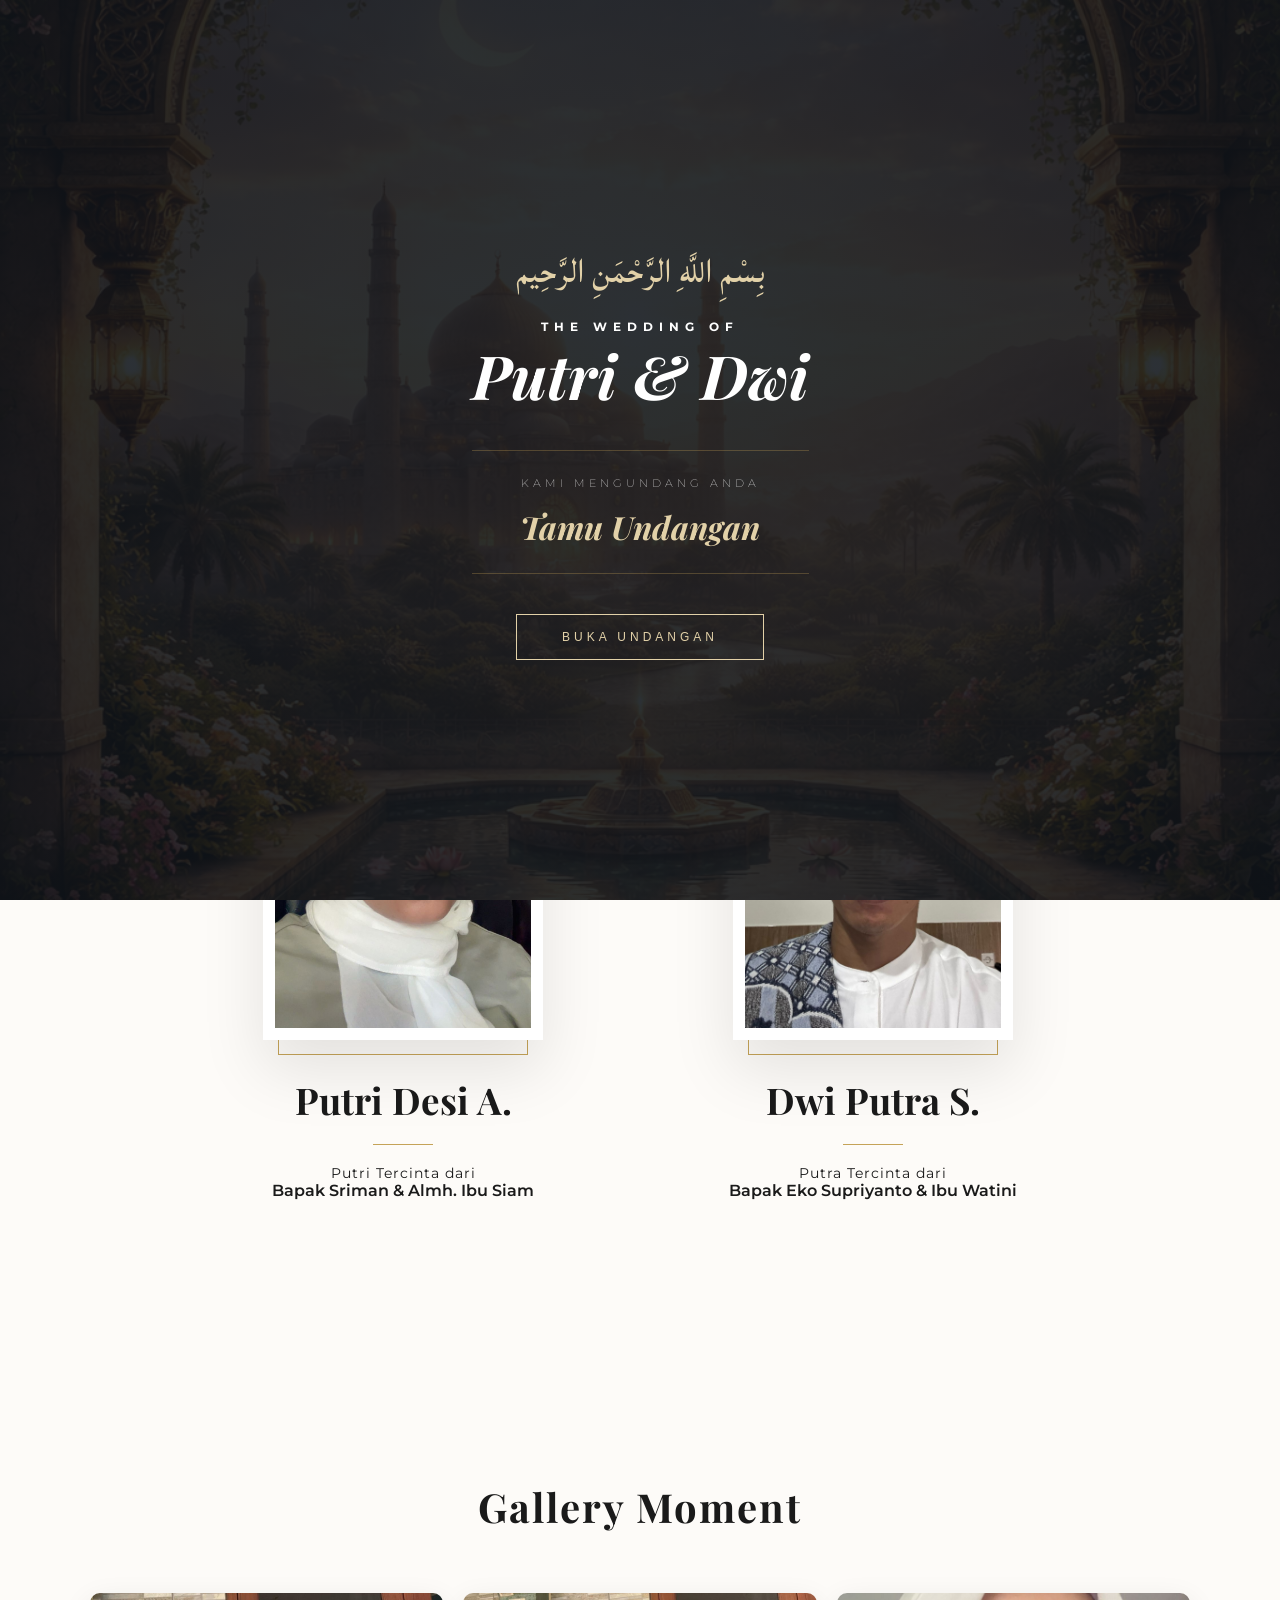
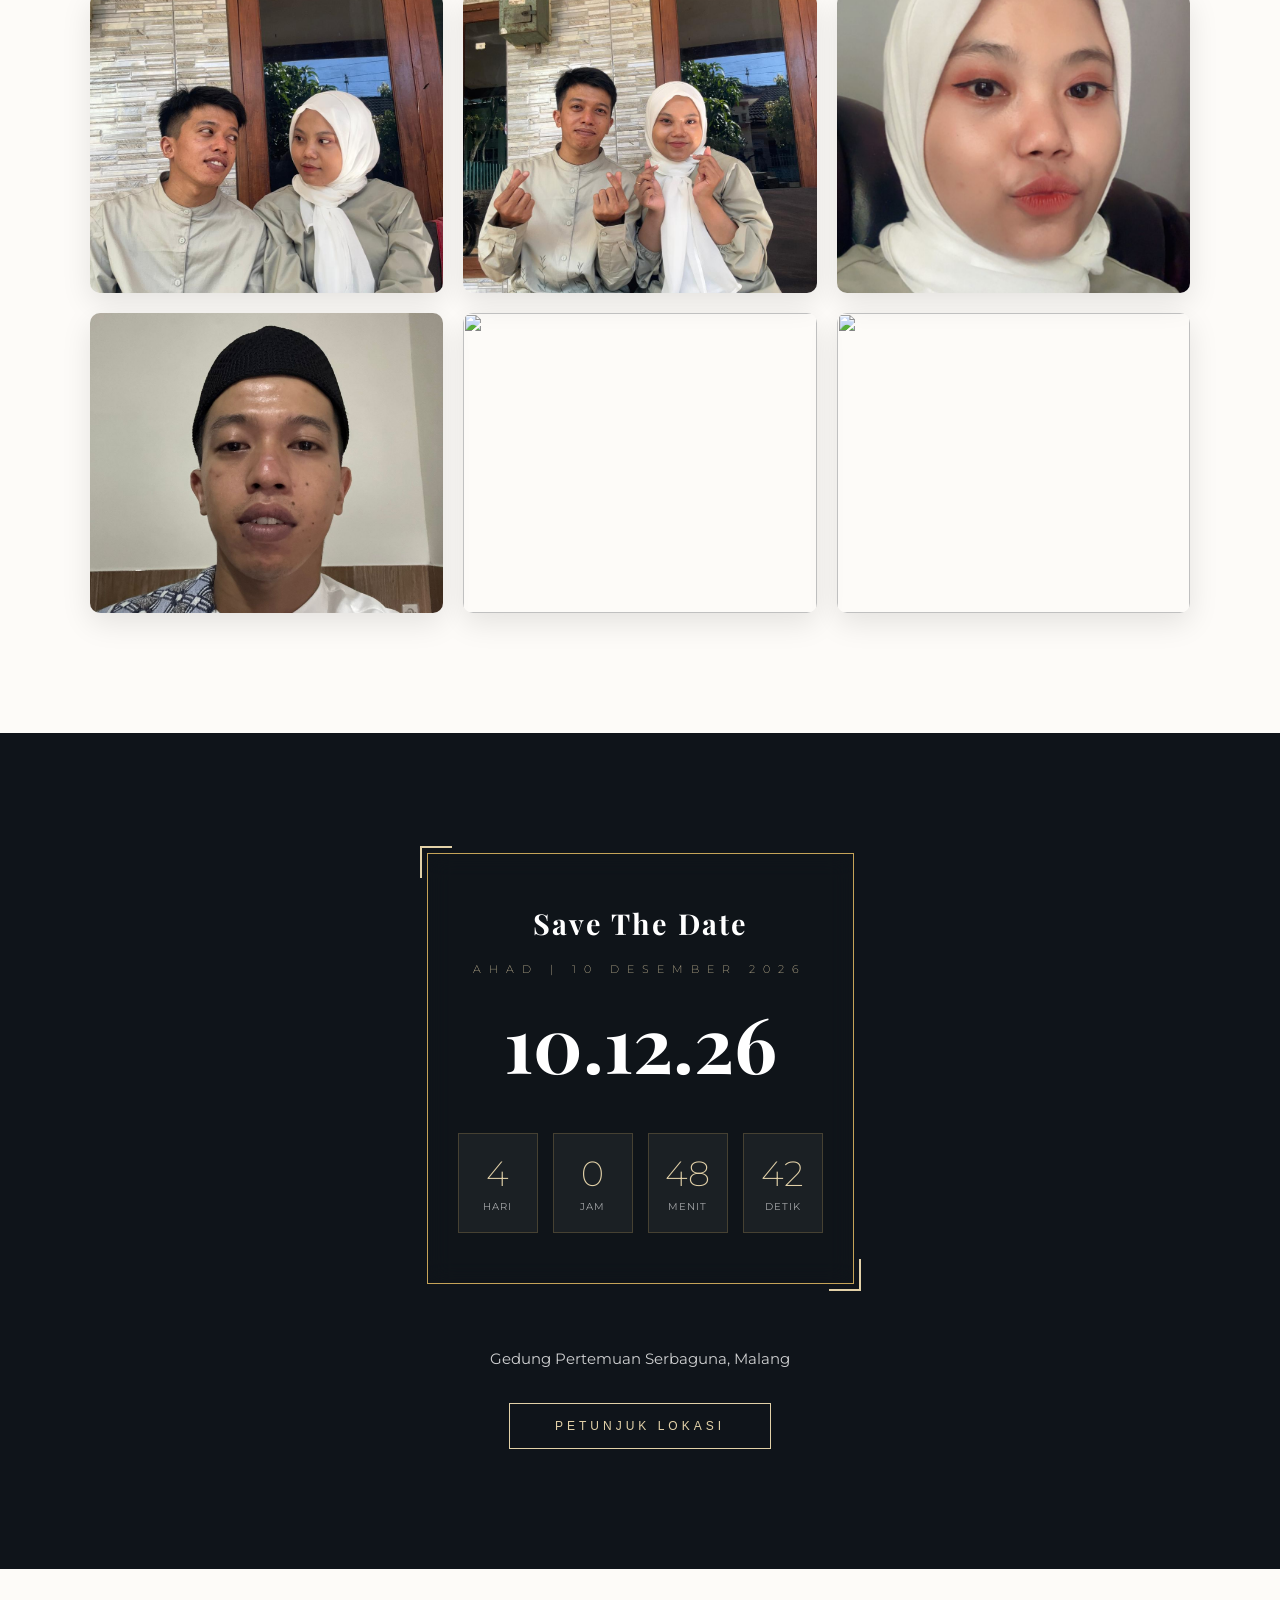
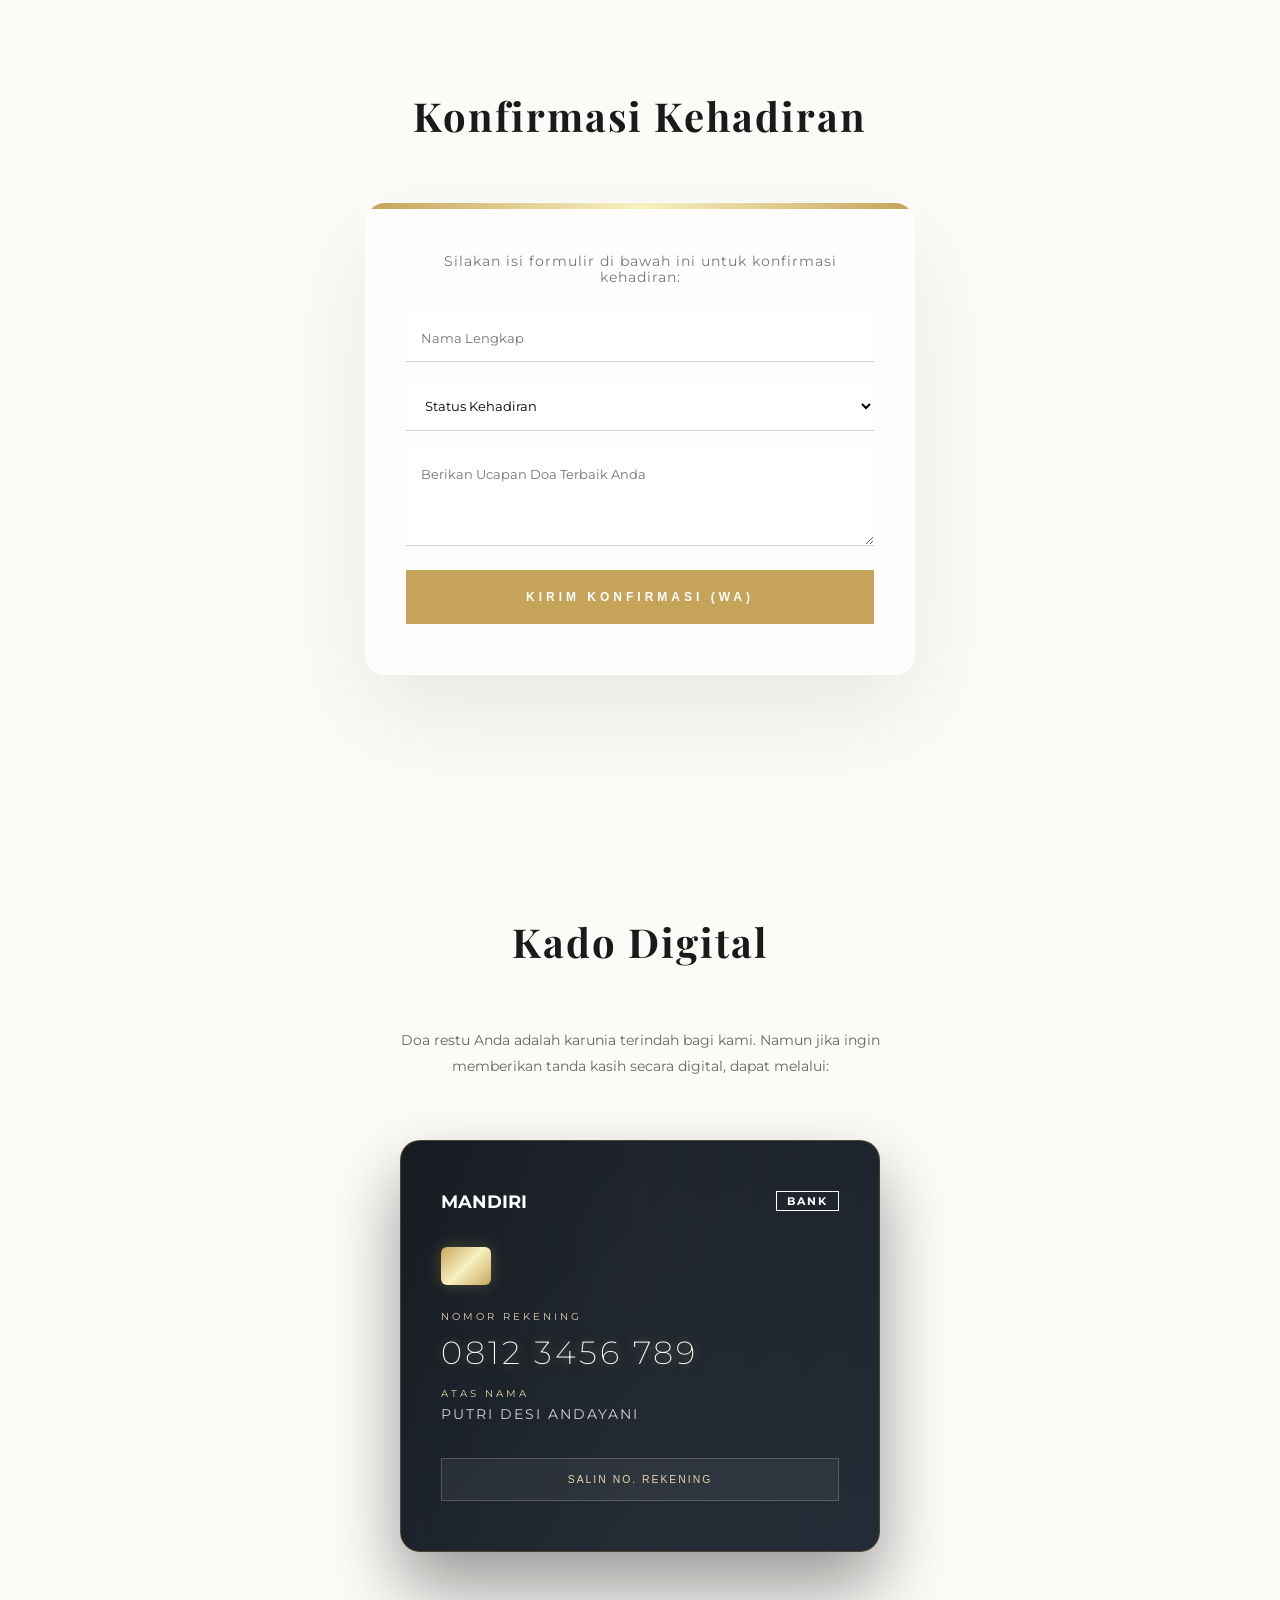
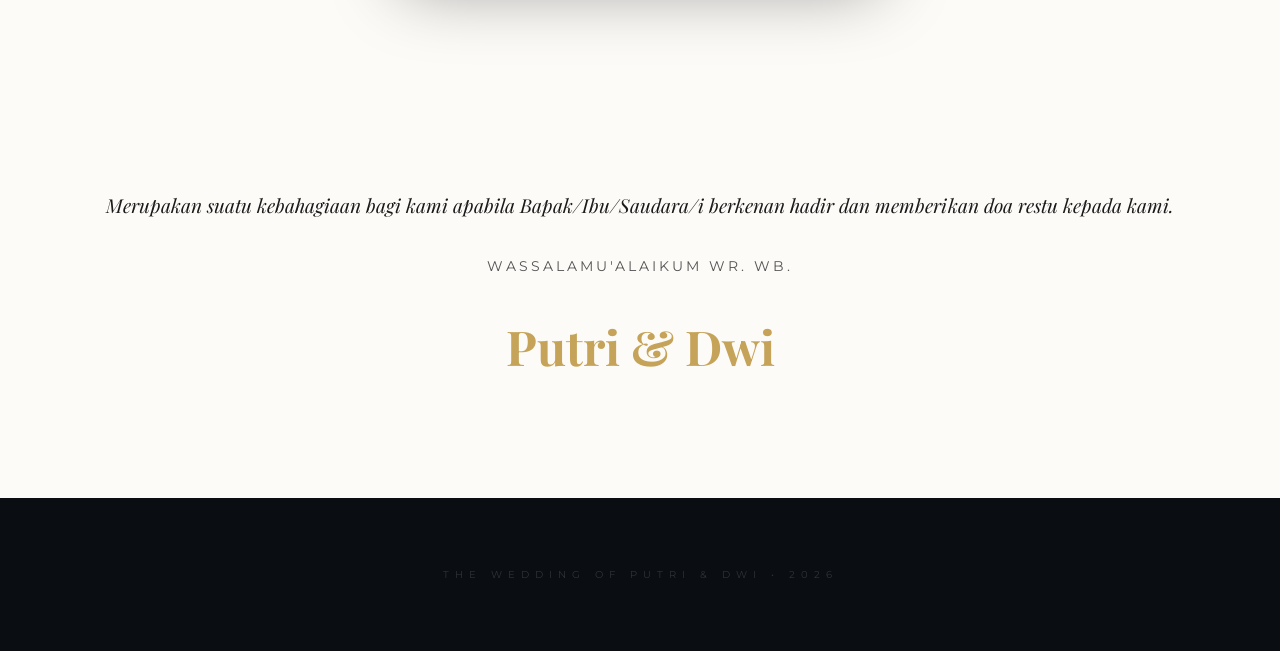
==== index.html @ e1524270 "Add files via upload" ====
<!DOCTYPE html>
<html lang="id">
<head>
    <meta charset="UTF-8">
    <meta name="viewport" content="width=device-width, initial-scale=1.0">
    <title>The Wedding of Putri & Dwi</title>

    <link href="https://fonts.googleapis.com/css2?family=Montserrat:wght@200;400;600&family=Playfair+Display:ital,wght@0,400;0,700;1,400&family=Lateef&display=swap" rel="stylesheet">
    <link href="https://unpkg.com/aos@2.3.1/dist/aos.css" rel="stylesheet">

    <style>
        :root {
            --bg-dark: #0f141a;
            --bg-light: #fdfbf8;
            --accent: #c5a358;
            --accent-soft: #e2d1a8;
            --text-dark: #1a1a1a;
            --text-light: #ffffff;
        }

        * { margin: 0; padding: 0; box-sizing: border-box; }

        body {
            font-family: 'Montserrat', sans-serif;
            background-color: var(--bg-light);
            background-image: url('https://www.transparenttextures.com/patterns/cream-paper.png');
            color: var(--text-dark);
            overflow-x: hidden;
            scroll-behavior: smooth;
        }

        /* --- OPENING --- */
        #opening {
            position: fixed;
            inset: 0;
            z-index: 9999;
            background: linear-gradient(rgba(15, 20, 26, 0.88), rgba(15, 20, 26, 0.88)), url('assets/bg.png');
            background-size: cover;
            background-position: center;
            display: flex;
            flex-direction: column;
            justify-content: center;
            align-items: center;
            color: var(--text-light);
            text-align: center;
            transition: 1.5s cubic-bezier(0.8, 0, 0.2, 1);
        }

        .arabic { font-family: 'Lateef', serif; font-size: 2.8rem; color: var(--accent-soft); margin-bottom: 15px; }

        .opening-content h1 {
            font-family: 'Playfair Display', serif;
            font-size: 3.8rem;
            font-style: italic;
            font-weight: 700;
            margin-bottom: 35px;
        }

        .guest-box {
            margin-bottom: 40px;
            padding: 25px;
            border-top: 1px solid rgba(197, 163, 88, 0.3);
            border-bottom: 1px solid rgba(197, 163, 88, 0.3);
        }

        .btn-luxe {
            padding: 15px 45px;
            background: transparent;
            color: var(--accent-soft);
            border: 1px solid var(--accent-soft);
            text-transform: uppercase;
            letter-spacing: 4px;
            font-size: 0.75rem;
            cursor: pointer;
            transition: 0.5s;
            text-decoration: none;
            display: inline-block;
            text-align: center;
        }

        .btn-luxe:hover {
            background: var(--accent-soft);
            color: var(--bg-dark) !important; /* Memastikan teks terlihat gelap saat hover */
            box-shadow: 0 0 35px rgba(197, 163, 88, 0.4);
        }

        /* --- SECTIONS --- */
        section { padding: 120px 25px; text-align: center; position: relative; }
        .section-parallax {
            background: linear-gradient(rgba(253, 251, 248, 0.85), rgba(253, 251, 248, 0.85)), url('assets/bg.png');
            background-attachment: fixed;
            background-size: cover;
        }
        .section-dark { background-color: var(--bg-dark); color: var(--text-light); }
        h2.section-title { font-family: 'Playfair Display', serif; font-size: 2.5rem; margin-bottom: 60px; letter-spacing: 2px; }

        /* --- MEMPELAI --- */
        .mempelai-wrapper { text-align: center; max-width: 380px; margin-bottom: 40px; }
        .mempelai-frame {
            position: relative;
            width: 280px;
            height: 400px;
            margin: 0 auto;
            background: #fff;
            padding: 12px;
            box-shadow: 0 30px 60px rgba(0,0,0,0.1);
        }
        .mempelai-frame::before {
            content: "";
            position: absolute;
            top: -15px; left: 15px; right: 15px; bottom: -15px;
            border: 1px solid var(--accent);
            z-index: -1;
        }
        .mempelai-frame img { width: 100%; height: 100%; object-fit: cover; }

        /* --- GALLERY STYLE --- */
        .gallery-container {
            display: grid;
            grid-template-columns: repeat(auto-fill, minmax(280px, 1fr));
            gap: 20px; max-width: 1100px; margin: 0 auto;
        }
        .gallery-item {
            height: 300px; overflow: hidden; border-radius: 10px;
            box-shadow: 0 10px 30px rgba(0,0,0,0.1);
        }
        .gallery-item img { width: 100%; height: 100%; object-fit: cover; transition: 0.6s; }
        .gallery-item:hover img { transform: scale(1.1); }

        /* --- SAVE THE DATE --- */
        .premium-frame {
            border: 1px solid var(--accent);
            padding: 50px 30px;
            position: relative;
            background: rgba(15, 20, 26, 0.4);
            backdrop-filter: blur(12px);
            display: inline-block;
            max-width: 600px;
        }
        .premium-frame::before, .premium-frame::after {
            content: "";
            position: absolute;
            width: 30px; height: 30px;
            border: 2px solid var(--accent-soft);
        }
        .premium-frame::before { top: -8px; left: -8px; border-right: none; border-bottom: none; }
        .premium-frame::after { bottom: -8px; right: -8px; border-left: none; border-top: none; }

        .countdown-container { display: flex; justify-content: center; gap: 15px; margin-top: 40px; }
        .count-item {
            min-width: 80px;
            padding: 18px 0;
            border: 1px solid rgba(197, 163, 88, 0.25);
            background: rgba(255,255,255,0.05);
        }
        .count-item span { font-size: 2.2rem; font-weight: 200; display: block; color: var(--accent-soft); }
        .count-item small { letter-spacing: 1px; font-size: 0.65rem; text-transform: uppercase; opacity: 0.6; }

        /* --- RSVP WOW (GLASSMORPHISM) --- */
        .rsvp-box {
            background: rgba(255, 255, 255, 0.7);
            backdrop-filter: blur(15px);
            padding: 50px 40px;
            max-width: 550px;
            margin: 0 auto;
            border-radius: 20px;
            box-shadow: 0 40px 100px rgba(0,0,0,0.08);
            position: relative;
            border: 1px solid rgba(255,255,255,0.8);
            overflow: hidden;
            text-align: center;
        }
        .rsvp-box::before {
            content: "";
            position: absolute;
            top: 0; left: 0; right: 0;
            height: 6px;
            background: linear-gradient(to right, var(--accent), #f9f1c0, var(--accent));
        }
        input, select, textarea {
            width: 100%;
            padding: 15px;
            margin-bottom: 20px;
            border: none;
            border-bottom: 1px solid #d1d1d1;
            background: rgba(255,255,255,0.4);
            font-family: 'Montserrat', sans-serif;
            outline: none;
            transition: all 0.4s ease;
        }
        input:focus, select:focus, textarea:focus {
            border-bottom: 1px solid var(--accent);
            background: #fff;
        }

        /* --- GIFT PREMIUM (SHINE EFFECT) --- */
        .bank-card {
            background: linear-gradient(135deg, #0f141a 0%, #1c2530 100%);
            border: 1px solid rgba(197, 163, 88, 0.3);
            padding: 50px 40px;
            max-width: 480px;
            margin: 0 auto;
            position: relative;
            overflow: hidden;
            text-align: left;
            border-radius: 20px;
            box-shadow: 0 35px 70px rgba(0,0,0,0.4);
        }
        .bank-card::before {
            content: "";
            position: absolute;
            top: -50%; left: -50%;
            width: 200%; height: 200%;
            background: linear-gradient(45deg, transparent, rgba(255,255,255,0.05), transparent);
            transform: rotate(45deg);
            animation: shine 6s infinite linear;
        }
        @keyframes shine { 0% { left: -100%; } 25% { left: 100%; } 100% { left: 100%; } }
        
        .bank-logo {
            font-weight: 700; font-size: 1.1rem; color: #fff; margin-bottom: 35px;
            display: flex; justify-content: space-between; align-items: center;
        }
        .bank-logo span { border: 1px solid #fff; padding: 2px 10px; font-size: 0.7rem; letter-spacing: 2px; }
        
        .chip {
            width: 50px; height: 38px;
            background: linear-gradient(135deg, #c5a358 0%, #f9f1c0 50%, #c5a358 100%);
            border-radius: 6px; margin-bottom: 25px;
            box-shadow: 0 0 15px rgba(197, 163, 88, 0.3);
        }
        .card-number {
            font-size: 2rem; letter-spacing: 3px; margin-bottom: 15px;
            font-family: 'Montserrat'; font-weight: 200; color: #fff;
            text-shadow: 0 0 10px rgba(197, 163, 88, 0.5);
        }
        .card-holder { font-size: 0.9rem; letter-spacing: 2px; color: rgba(255,255,255,0.8); text-transform: uppercase; }

        .btn-copy-alt {
            width: 100%; margin-top: 35px; 
            padding: 15px;
            background: rgba(255,255,255,0.05);
            border: 1px solid rgba(255,255,255,0.2);
            color: var(--accent-soft);
            text-transform: uppercase;
            letter-spacing: 2px;
            font-size: 0.65rem;
            cursor: pointer;
            transition: 0.5s;
        }
        .btn-copy-alt:hover {
            background: var(--accent-soft);
            color: #000 !important; /* Fix: Teks terlihat saat kursor diarahkan */
        }

        /* --- FLOATING MUSIC --- */
        #musicBtn {
            position: fixed; bottom: 30px; left: 30px;
            width: 50px; height: 50px;
            background: var(--bg-dark); border: 1px solid var(--accent);
            color: var(--accent); border-radius: 50%;
            display: flex; justify-content: center; align-items: center;
            z-index: 1000; cursor: pointer;
        }

        @media (max-width: 768px) {
            .opening-content h1 { font-size: 2.8rem; }
            .bank-card { padding: 40px 25px; }
            .card-number { font-size: 1.6rem; }
        }
    </style>
</head>
<body>

    <div id="opening">
        <div class="opening-content" data-aos="fade-up" data-aos-duration="2500">
            <div class="arabic">بِسْمِ اللَّهِ الرَّحْمَنِ الرَّحِيم</div>
            <h2 style="letter-spacing: 6px; font-size: 0.75rem;">THE WEDDING OF</h2>
            <h1>Putri & Dwi</h1>
            <div class="guest-box">
                <p style="font-weight: 200; letter-spacing: 4px; font-size: 0.7rem; margin-bottom: 15px; opacity: 0.8;">KAMI MENGUNDANG ANDA</p>
                <h3 id="guestName" style="font-family: 'Playfair Display'; font-size: 2rem; font-style: italic; color: var(--accent-soft);">Tamu Undangan</h3>
            </div>
            <button class="btn-luxe" onclick="startInvitation()">Buka Undangan</button>
        </div>
    </div>

    <section class="section-parallax">
        <div data-aos="fade-up">
            <p style="font-size: 0.85rem; letter-spacing: 4px; margin-bottom: 30px; color: #555;">ASSALAMU'ALAIKUM WR. WB.</p>
            <p style="font-family: 'Playfair Display'; font-style: italic; line-height: 2.3; max-width: 800px; margin: 0 auto; font-size: 1.1rem;">
                "Dan di antara tanda-tanda (kebesaran)-Nya ialah Dia menciptakan pasangan-pasangan untukmu dari jenismu sendiri, agar kamu cenderung dan merasa tenteram kepadanya..."
            </p>
            <p style="margin-top: 25px; font-weight: 600; font-size: 0.8rem; letter-spacing: 2px;">(QS. AR-RUM: 21)</p>
        </div>
    </section>

    <section>
        <div class="container" data-aos="fade-up">
            <h2 class="section-title">Kedua Mempelai</h2>
            <div style="display: flex; justify-content: center; gap: 50px; flex-wrap: wrap; align-items: flex-start;">
                <div class="mempelai-wrapper" data-aos="fade-right">
                    <div class="mempelai-frame"><img src="assets/foto3.jpeg"></div>
                    <h3 style="font-family: 'Playfair Display'; font-size: 2.3rem; margin-top: 35px;">Putri Desi A.</h3>
                    <div style="width: 60px; height: 1px; background: var(--accent); margin: 20px auto;"></div>
                    <p style="font-size: 0.85rem; letter-spacing: 1px;">Putri Tercinta dari</p>
                    <p style="font-weight: 600;">Bapak Sriman & Almh. Ibu Siam</p>
                </div>
                <div style="padding: 20px;" data-aos="zoom-in">
                    <span style="font-family: 'Lateef'; font-size: 5rem; color: var(--accent);">&</span>
                </div>
                <div class="mempelai-wrapper" data-aos="fade-left">
                    <div class="mempelai-frame"><img src="assets/foto4.jpeg"></div>
                    <h3 style="font-family: 'Playfair Display'; font-size: 2.3rem; margin-top: 35px;">Dwi Putra S.</h3>
                    <div style="width: 60px; height: 1px; background: var(--accent); margin: 20px auto;"></div>
                    <p style="font-size: 0.85rem; letter-spacing: 1px;">Putra Tercinta dari</p>
                    <p style="font-weight: 600;">Bapak Eko Supriyanto & Ibu Watini</p>
                </div>
            </div>
        </div>
    </section>

    <section class="section-parallax">
        <div class="container" data-aos="fade-up">
            <h2 class="section-title">Gallery Moment</h2>
            <div class="gallery-container">
                <div class="gallery-item"><img src="assets/foto1.jpeg"></div>
                <div class="gallery-item"><img src="assets/foto2.jpeg"></div>
                <div class="gallery-item"><img src="assets/foto3.jpeg"></div>
                <div class="gallery-item"><img src="assets/foto4.jpeg"></div>
                <div class="gallery-item"><img src="assets/foto5.jpeg"></div>
                <div class="gallery-item"><img src="assets/foto6.jpeg"></div>
            </div>
        </div>
    </section>

    <section class="section-dark">
        <div data-aos="zoom-in">
            <div class="premium-frame">
                <h2 class="section-title" style="margin-bottom: 20px; font-size: 1.8rem; color: #fff;">Save The Date</h2>
                <p style="letter-spacing: 8px; font-weight: 200; font-size: 0.7rem; color: var(--accent-soft);">AHAD | 10 DESEMBER 2026</p>
                <p style="font-size: 4.8rem; font-family: 'Playfair Display'; color: white; margin: 15px 0; font-weight: 700;">10.12.26</p>
                <div class="countdown-container">
                    <div class="count-item"><span id="days">0</span><small>Hari</small></div>
                    <div class="count-item"><span id="hours">0</span><small>Jam</small></div>
                    <div class="count-item"><span id="minutes">0</span><small>Menit</small></div>
                    <div class="count-item"><span id="seconds">0</span><small>Detik</small></div>
                </div>
            </div>
            <div style="margin-top: 65px;">
                <p style="font-size: 0.95rem; opacity: 0.8; margin-bottom: 35px;">Gedung Pertemuan Serbaguna, Malang</p>
                <button class="btn-luxe" onclick="window.open('https://goo.gl/maps/LINK_LOKASI')">Petunjuk Lokasi</button>
            </div>
        </div>
    </section>

    <section class="section-parallax">
        <div class="container" data-aos="fade-up">
            <h2 class="section-title">Konfirmasi Kehadiran</h2>
            <div class="rsvp-box">
                <p style="font-size: 0.85rem; color: #777; margin-bottom: 30px; letter-spacing: 1px;">Silakan isi formulir di bawah ini untuk konfirmasi kehadiran:</p>
                
                <input type="text" id="rsvp_name" placeholder="Nama Lengkap">
                
                <select id="rsvp_status">
                    <option value="">Status Kehadiran</option>
                    <option value="Hadir">Saya Akan Hadir</option>
                    <option value="Tidak Hadir">Mohon Maaf, Berhalangan</option>
                </select>
                
                <textarea id="rsvp_message" placeholder="Berikan Ucapan Doa Terbaik Anda" rows="4"></textarea>
                
                <button class="btn-luxe" style="background: var(--accent); color: white !important; width: 100%; border: none; font-weight: 600; padding: 20px;" onclick="sendRSVP()">KIRIM KONFIRMASI (WA)</button>
            </div>
        </div>
    </section>

    <section>
        <div data-aos="fade-up">
            <h2 class="section-title">Kado Digital</h2>
            <p style="max-width: 550px; margin: 0 auto 60px; font-size: 0.9rem; color: #666; line-height: 1.8;">
                Doa restu Anda adalah karunia terindah bagi kami. Namun jika ingin memberikan tanda kasih secara digital, dapat melalui:
            </p>
            
            <div class="bank-card">
                <div class="bank-logo">MANDIRI <span>BANK</span></div>
                <div class="chip"></div>
                
                <p style="letter-spacing: 3px; font-size: 0.65rem; color: var(--accent-soft); margin-bottom: 10px;">NOMOR REKENING</p>
                <h3 id="norek" class="card-number">0812 3456 789</h3>
                
                <p style="letter-spacing: 3px; font-size: 0.65rem; color: var(--accent-soft); margin-bottom: 5px;">ATAS NAMA</p>
                <p class="card-holder">PUTRI DESI ANDAYANI</p>
                
                <button class="btn-copy-alt" onclick="copyRek()">SALIN NO. REKENING</button>
            </div>
        </div>
    </section>

    <section class="section-parallax">
        <div data-aos="zoom-in">
            <p style="font-family: 'Playfair Display'; font-size: 1.2rem; font-style: italic; margin-bottom: 20px;">Merupakan suatu kebahagiaan bagi kami apabila Bapak/Ibu/Saudara/i berkenan hadir dan memberikan doa restu kepada kami.</p>
            <p style="letter-spacing: 3px; font-size: 0.85rem; margin-top: 40px; color: #555;">WASSALAMU'ALAIKUM WR. WB.</p>
            <h2 style="font-family: 'Playfair Display'; font-size: 3rem; margin-top: 40px; font-weight: 700; color: var(--accent);">Putri & Dwi</h2>
        </div>
    </section>

    <footer style="padding: 70px 20px; text-align: center; background: #0a0e12; color: rgba(255,255,255,0.15); font-size: 0.65rem; letter-spacing: 6px;">
        <p>THE WEDDING OF PUTRI & DWI • 2026</p>
    </footer>

    <audio id="bgMusic" loop><source src="assets/musik.mp3" type="audio/mp3"></audio>
    <div id="musicBtn" onclick="toggleMusic()">♫</div>

    <script src="https://unpkg.com/aos@2.3.1/dist/aos.js"></script>
    <script>
        AOS.init({ duration: 1500, once: true });

        const urlParams = new URLSearchParams(window.location.search);
        const to = urlParams.get('to');
        if (to) { document.getElementById('guestName').innerText = to.replace(/\+/g, ' '); }

        function startInvitation() {
            document.getElementById('opening').style.opacity = '0';
            setTimeout(() => { document.getElementById('opening').style.visibility = 'hidden'; }, 1500);
            document.getElementById('bgMusic').play();
            document.body.style.overflow = 'auto';
        }
        document.body.style.overflow = 'hidden';

        const weddingDate = new Date("Dec 10, 2026 08:00:00").getTime();
        setInterval(() => {
            const now = new Date().getTime();
            const diff = weddingDate - now;
            document.getElementById('days').innerText = Math.floor(diff / (1000 * 60 * 60 * 24));
            document.getElementById('hours').innerText = Math.floor((diff % (1000 * 60 * 60 * 24)) / (1000 * 60 * 60));
            document.getElementById('minutes').innerText = Math.floor((diff % (1000 * 60 * 60)) / (1000 * 60));
            document.getElementById('seconds').innerText = Math.floor((diff % (1000 * 60)) / 1000);
        }, 1000);

        function sendRSVP() {
            const name = document.getElementById('rsvp_name').value;
            const status = document.getElementById('rsvp_status').value;
            const message = document.getElementById('rsvp_message').value;
            const phone = "6281233551798"; 
            if (!name || !status) { alert("Mohon isi Nama dan Status Kehadiran."); return; }
            const text = `Assalamu'alaikum Putri & Dwi, saya *${name}* mengonfirmasi bahwa saya *${status}* di pernikahan kalian.%0A%0AUcapan: ${message}`;
            window.open(`https://wa.me/${phone}?text=${text}`, '_blank');
        }

        function copyRek() {
            navigator.clipboard.writeText("08123456789");
            alert("Nomor Rekening Mandiri telah berhasil disalin.");
        }

        function toggleMusic() {
            const m = document.getElementById('bgMusic');
            const btn = document.getElementById('musicBtn');
            if (m.paused) { m.play(); btn.innerText = "♫"; }
            else { m.pause(); btn.innerText = "🔇"; }
        }
    </script>
</body>
</html>
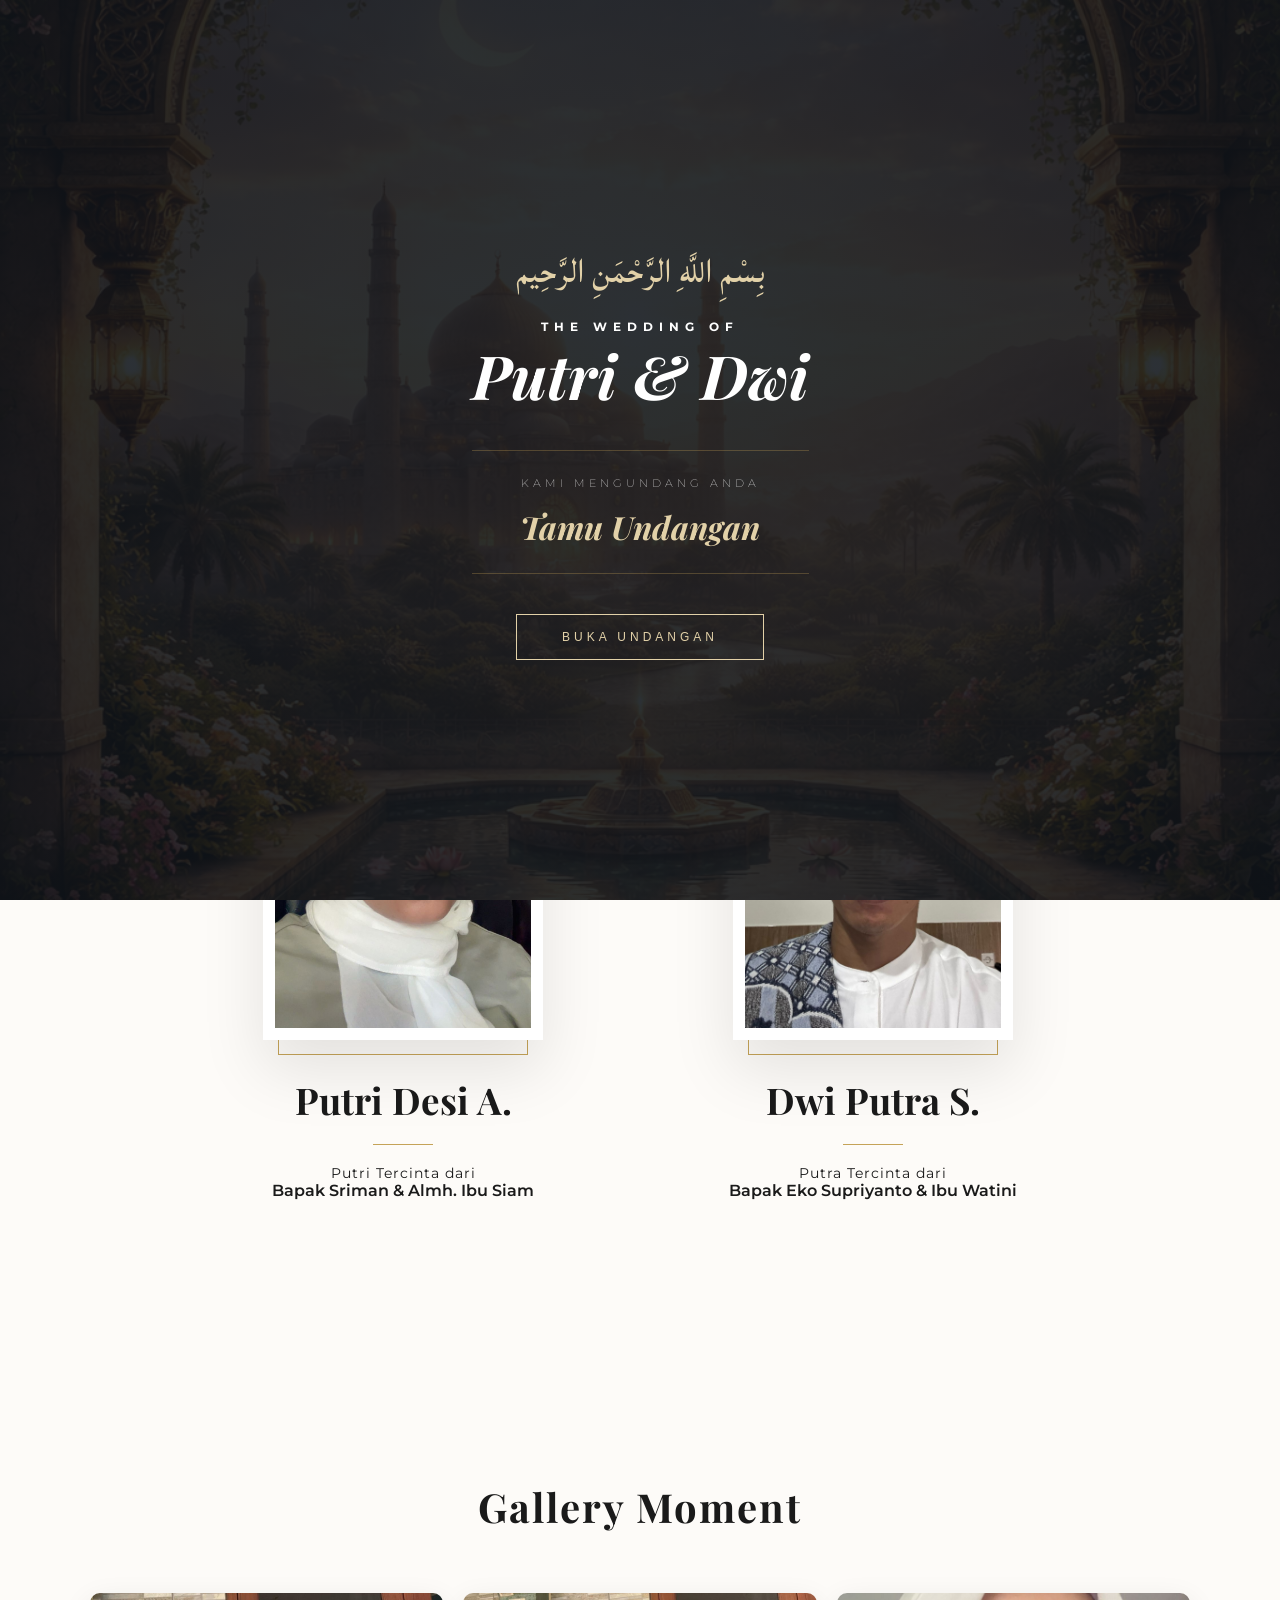
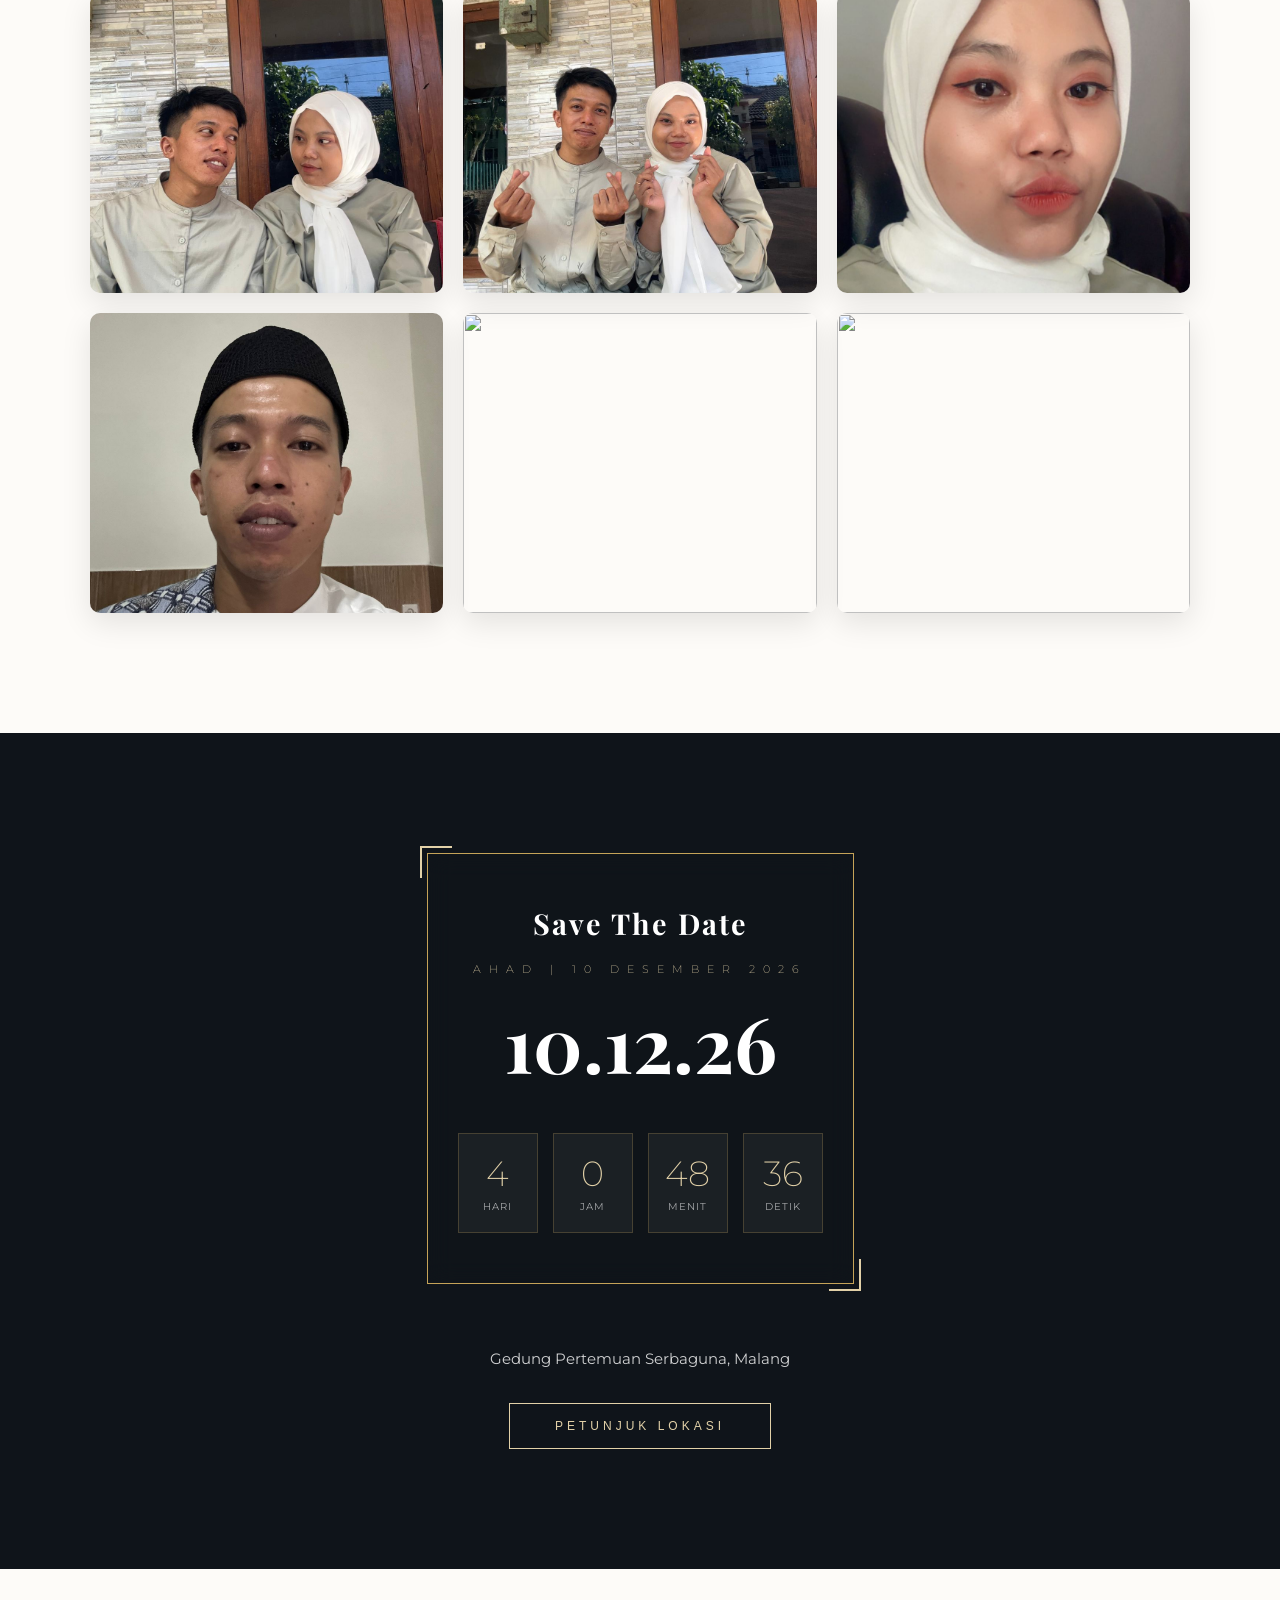
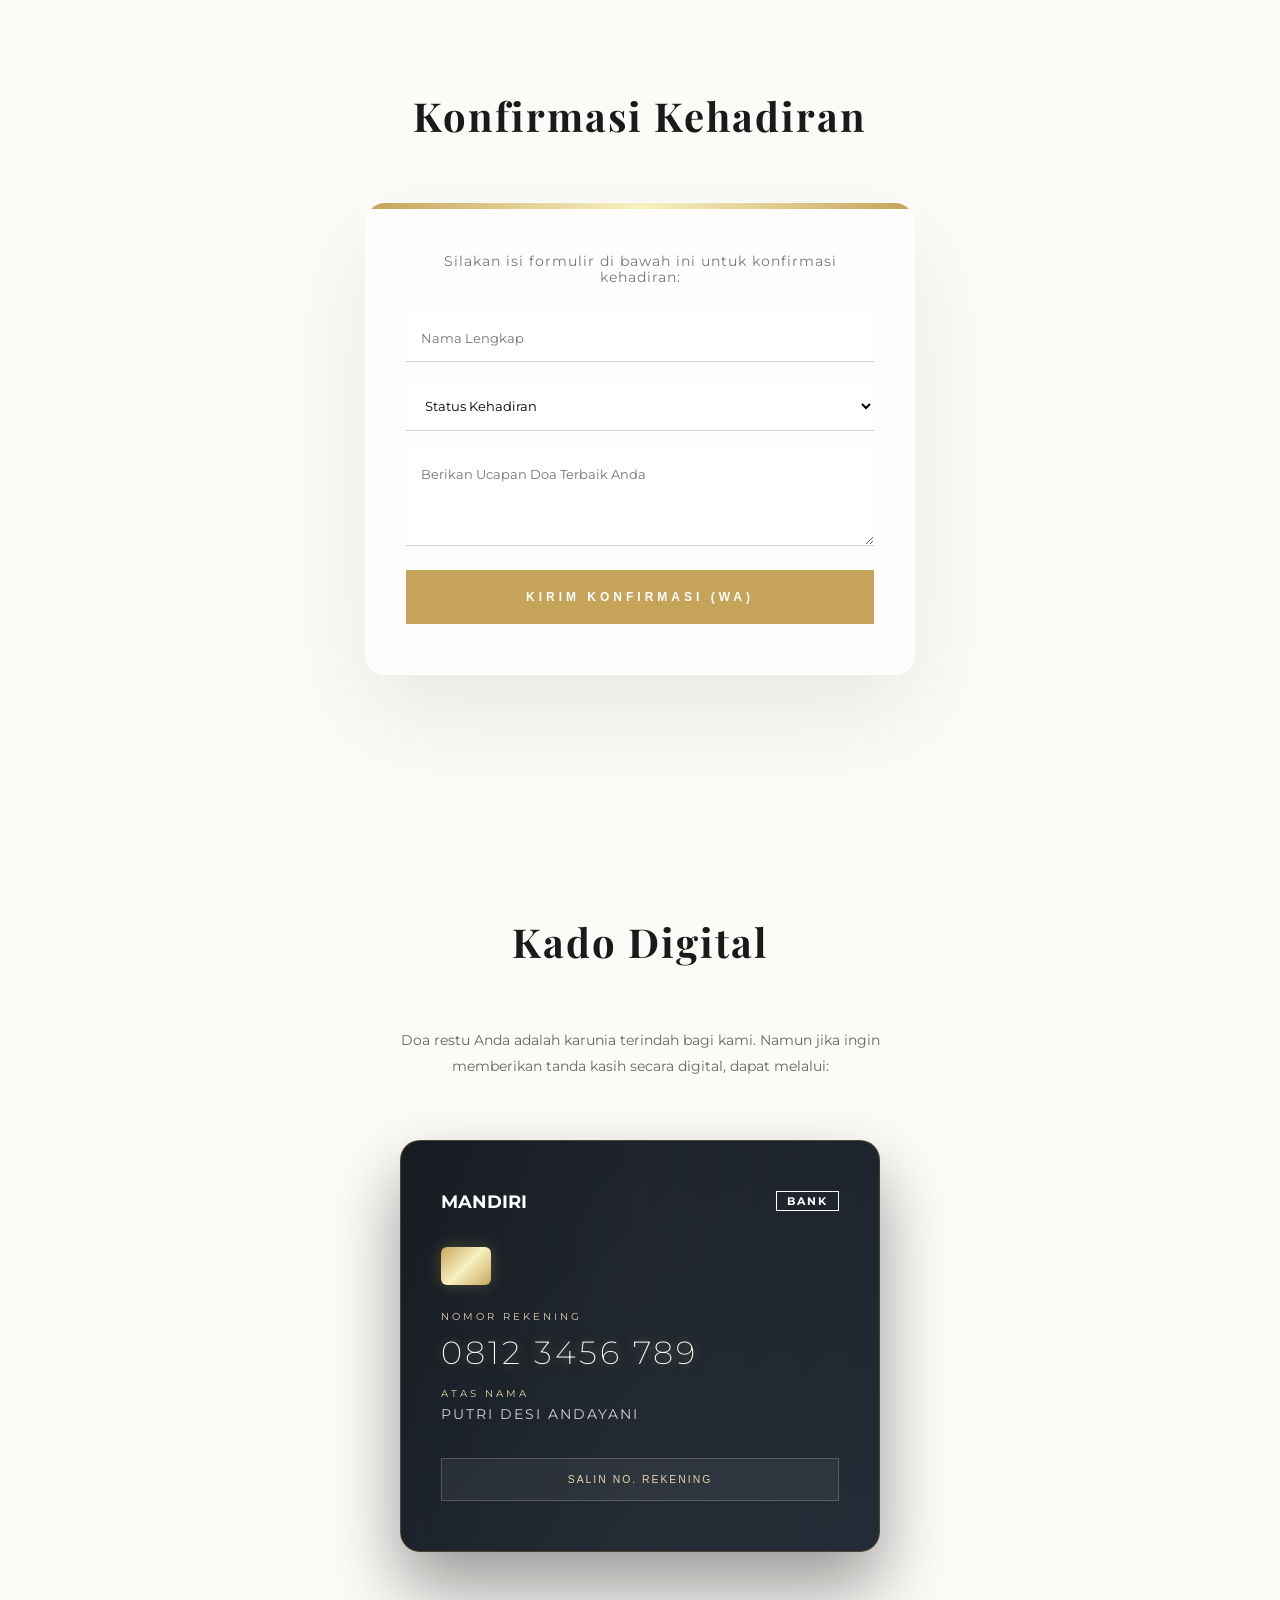
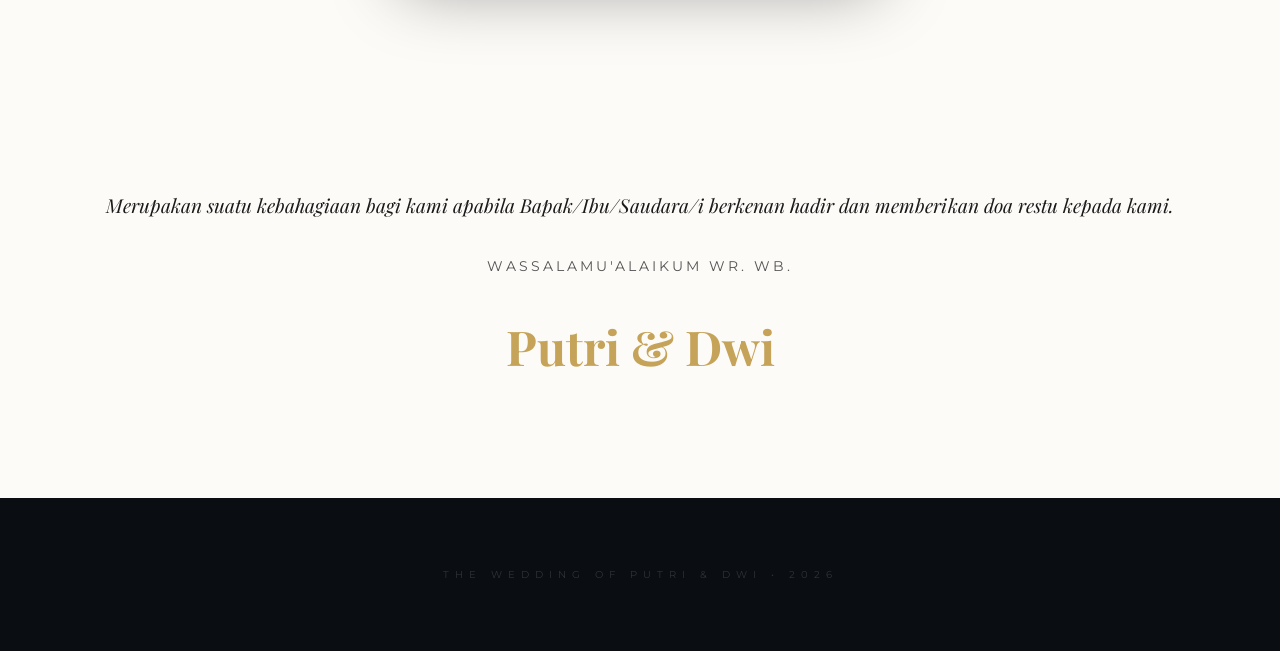
==== commit 5a5c5db1: "Update print statement from 'Hello' to 'Goodbye'" ====
--- a/index.html
+++ b/index.html
@@ -444,8 +444,8 @@
             const message = document.getElementById('rsvp_message').value;
             const phone = "6281233551798"; 
             if (!name || !status) { alert("Mohon isi Nama dan Status Kehadiran."); return; }
-            const text = `Assalamu'alaikum Putri & Dwi, saya *${name}* mengonfirmasi bahwa saya *${status}* di pernikahan kalian.%0A%0AUcapan: ${message}`;
-            window.open(`https://wa.me/${phone}?text=${text}`, '_blank');
+            const text = `Assalamu'alaikum Putri %26 Dwi, saya *${name}* mengonfirmasi bahwa saya *${status}* di pernikahan kalian.%0A%0AUcapan &26 Doa: ${message}`;
+            window.open(`https://api.whatsapp.com/send?phone=${phone}&text=${encodeURIComponent(text)}`, '_blank');
         }
 
         function copyRek() {
@@ -461,4 +461,4 @@
         }
     </script>
 </body>
-</html>+</html>
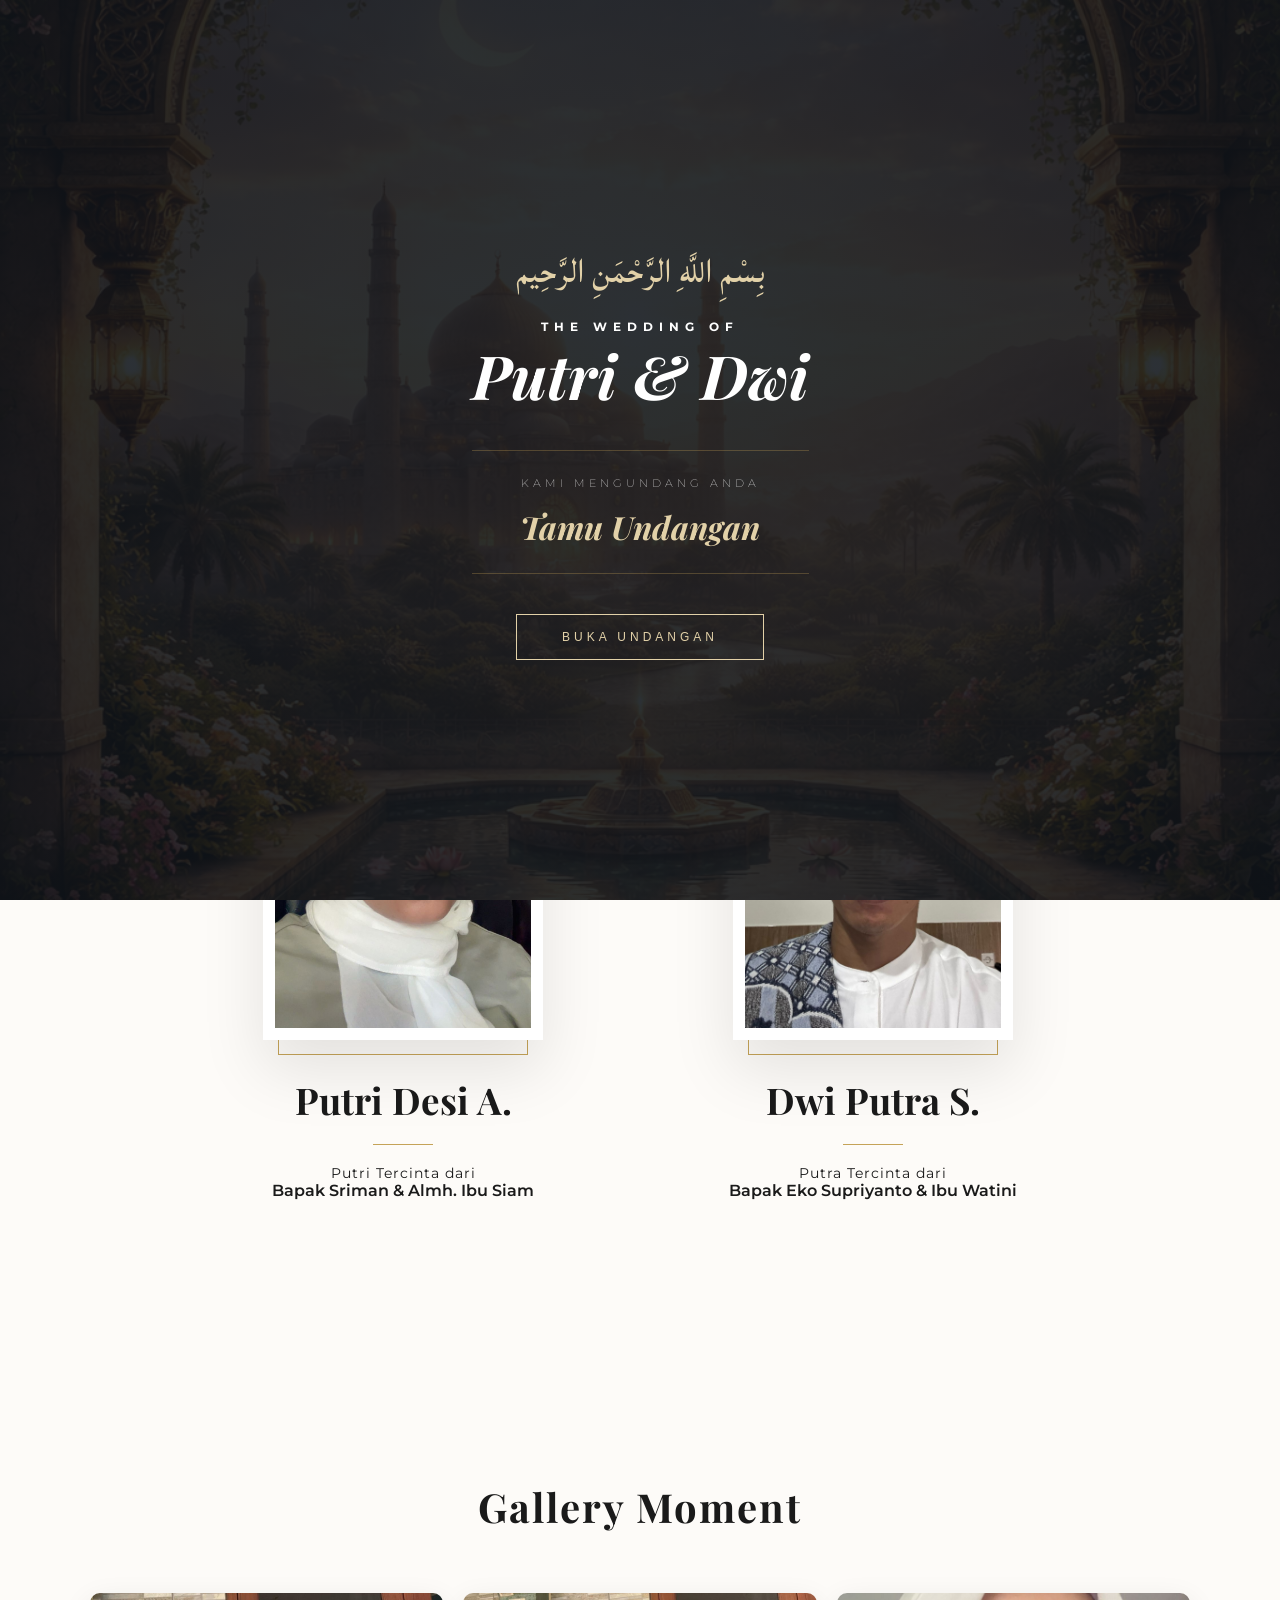
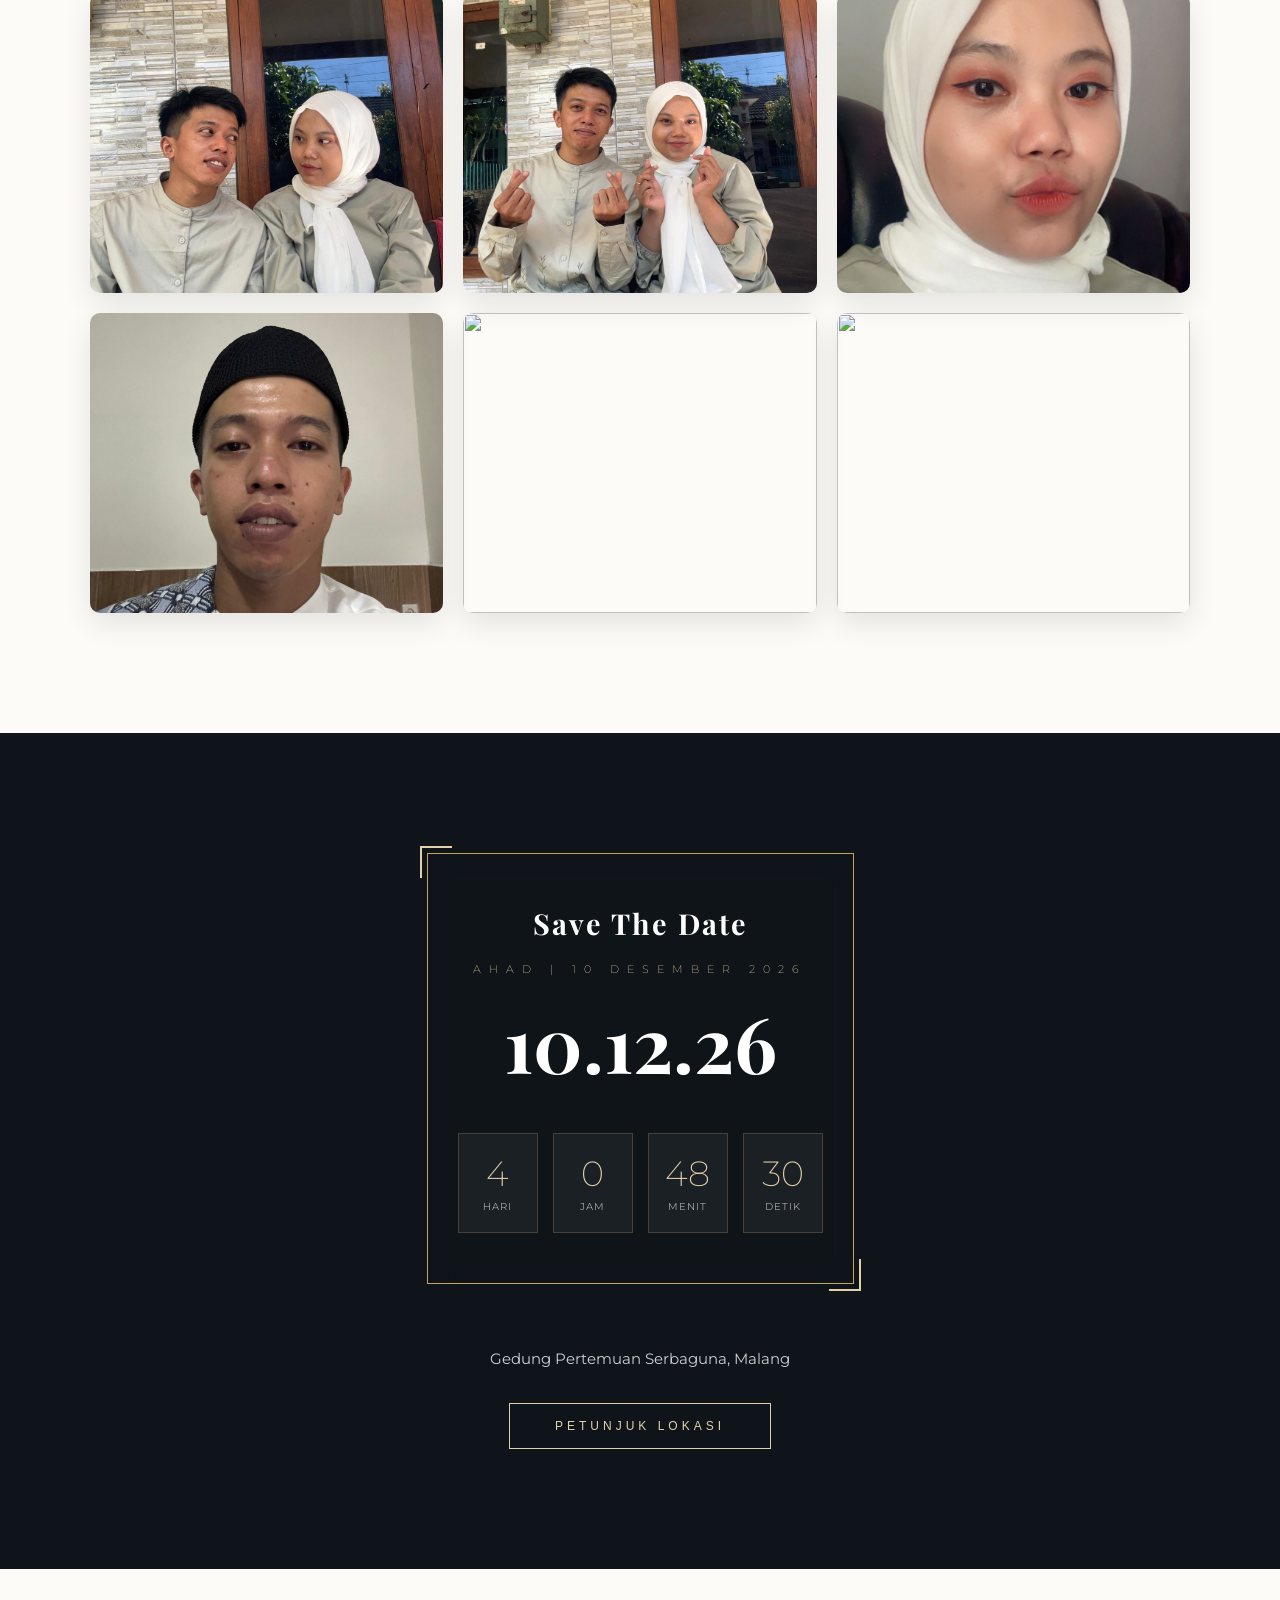
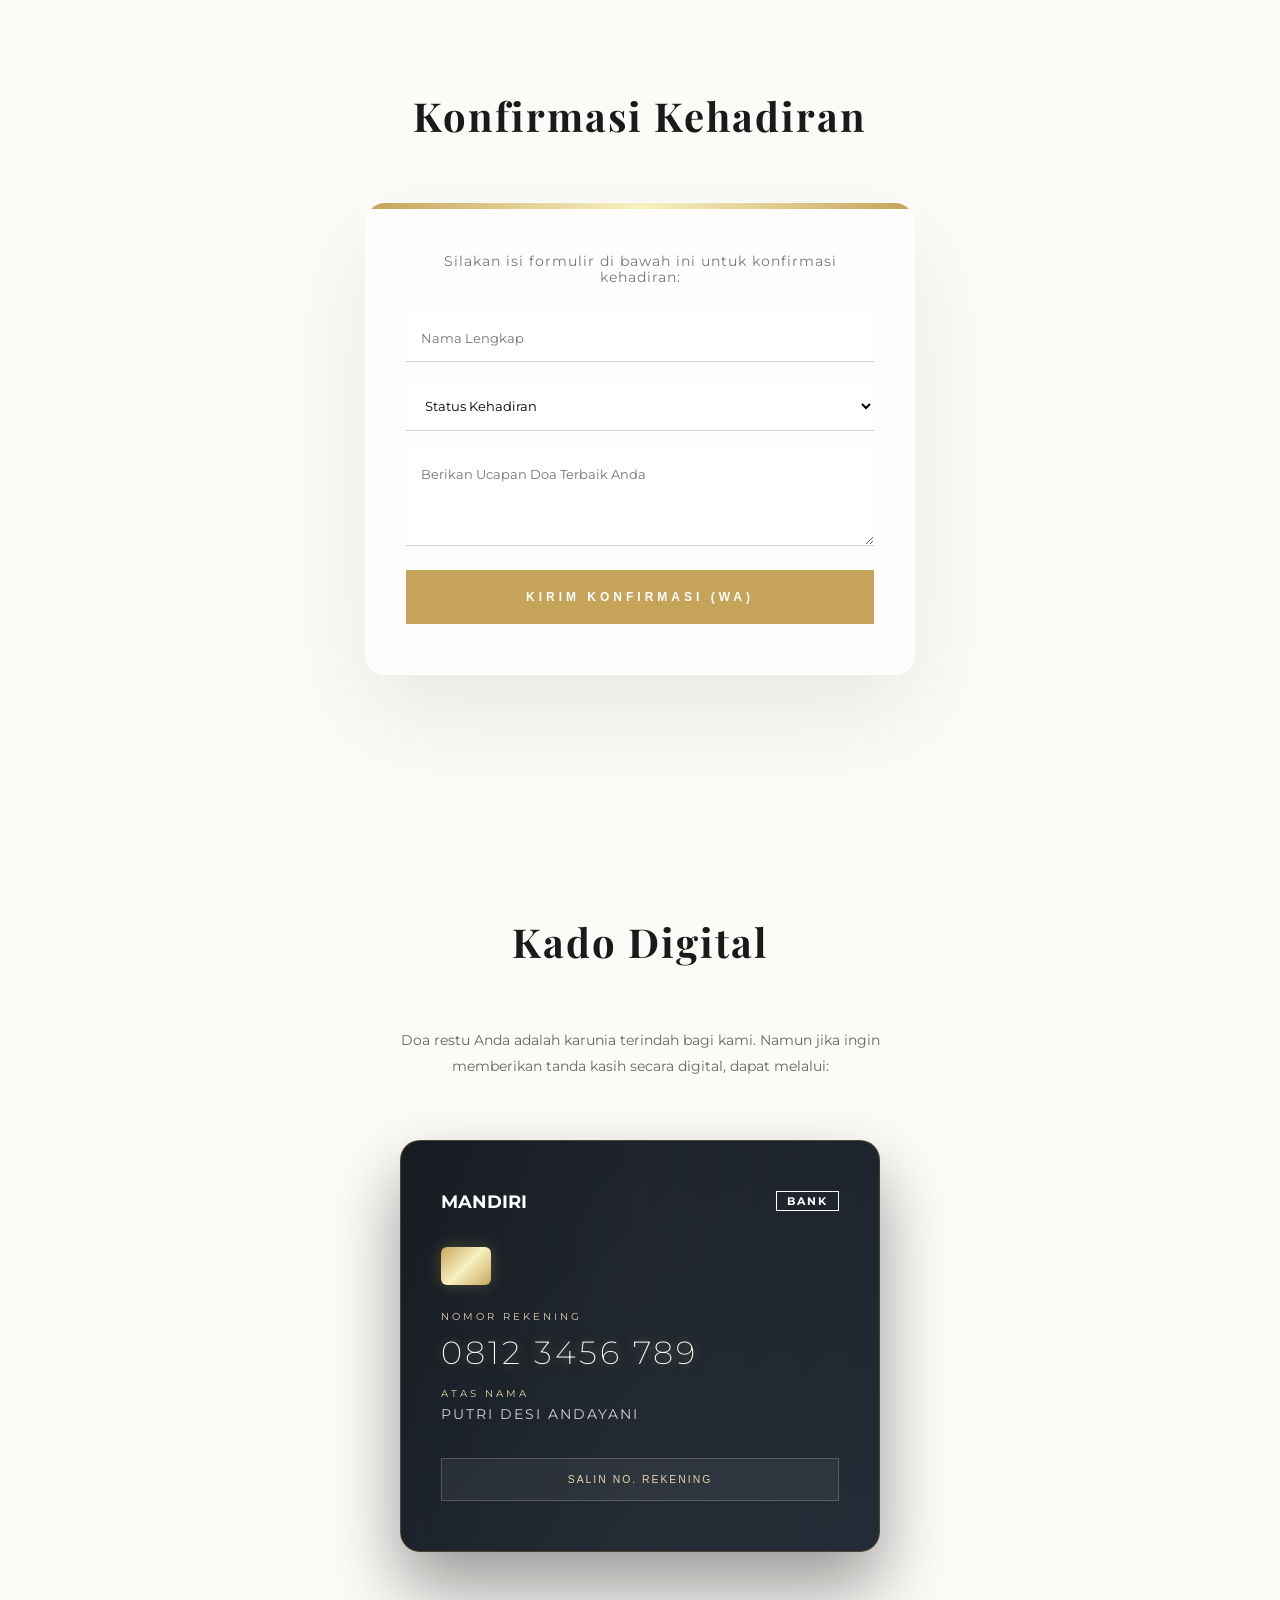
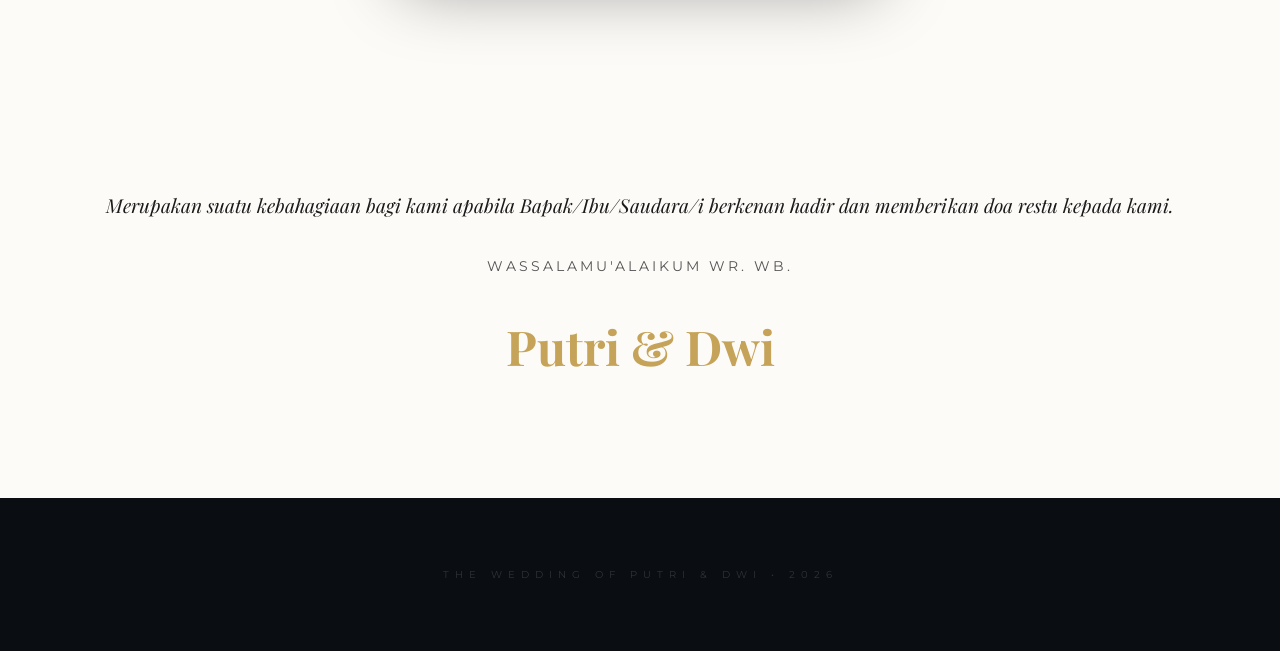
==== commit 77c46e1b: "Update index.html" ====
--- a/index.html
+++ b/index.html
@@ -444,7 +444,7 @@
             const message = document.getElementById('rsvp_message').value;
             const phone = "6281233551798"; 
             if (!name || !status) { alert("Mohon isi Nama dan Status Kehadiran."); return; }
-            const text = `Assalamu'alaikum Putri %26 Dwi, saya *${name}* mengonfirmasi bahwa saya *${status}* di pernikahan kalian.%0A%0AUcapan &26 Doa: ${message}`;
+            const text = `Assalamu'alaikum Putri & Dwi,\n\nSaya *${name}* mengonfirmasi bahwa saya *${status}* di pernikahan kalian.\n\nUcapan & Doa: ${message}`;
             window.open(`https://api.whatsapp.com/send?phone=${phone}&text=${encodeURIComponent(text)}`, '_blank');
         }
 
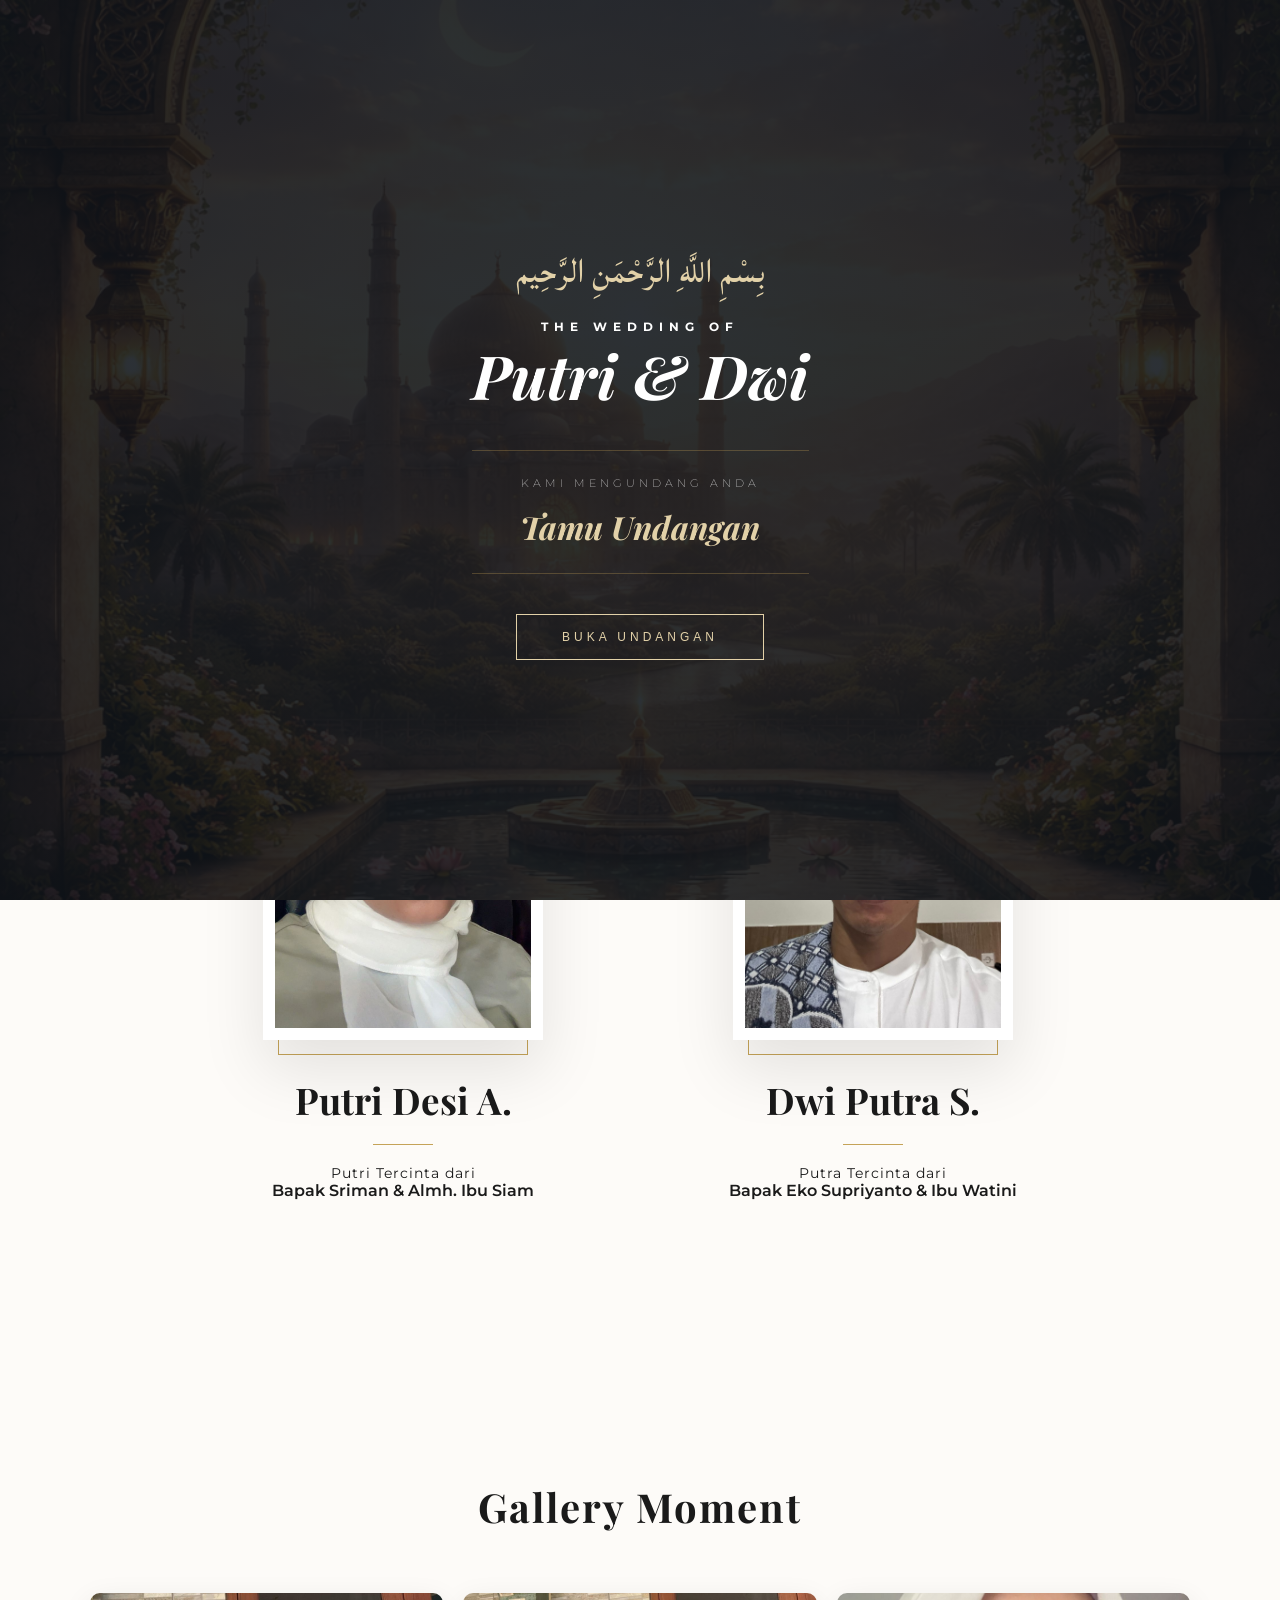
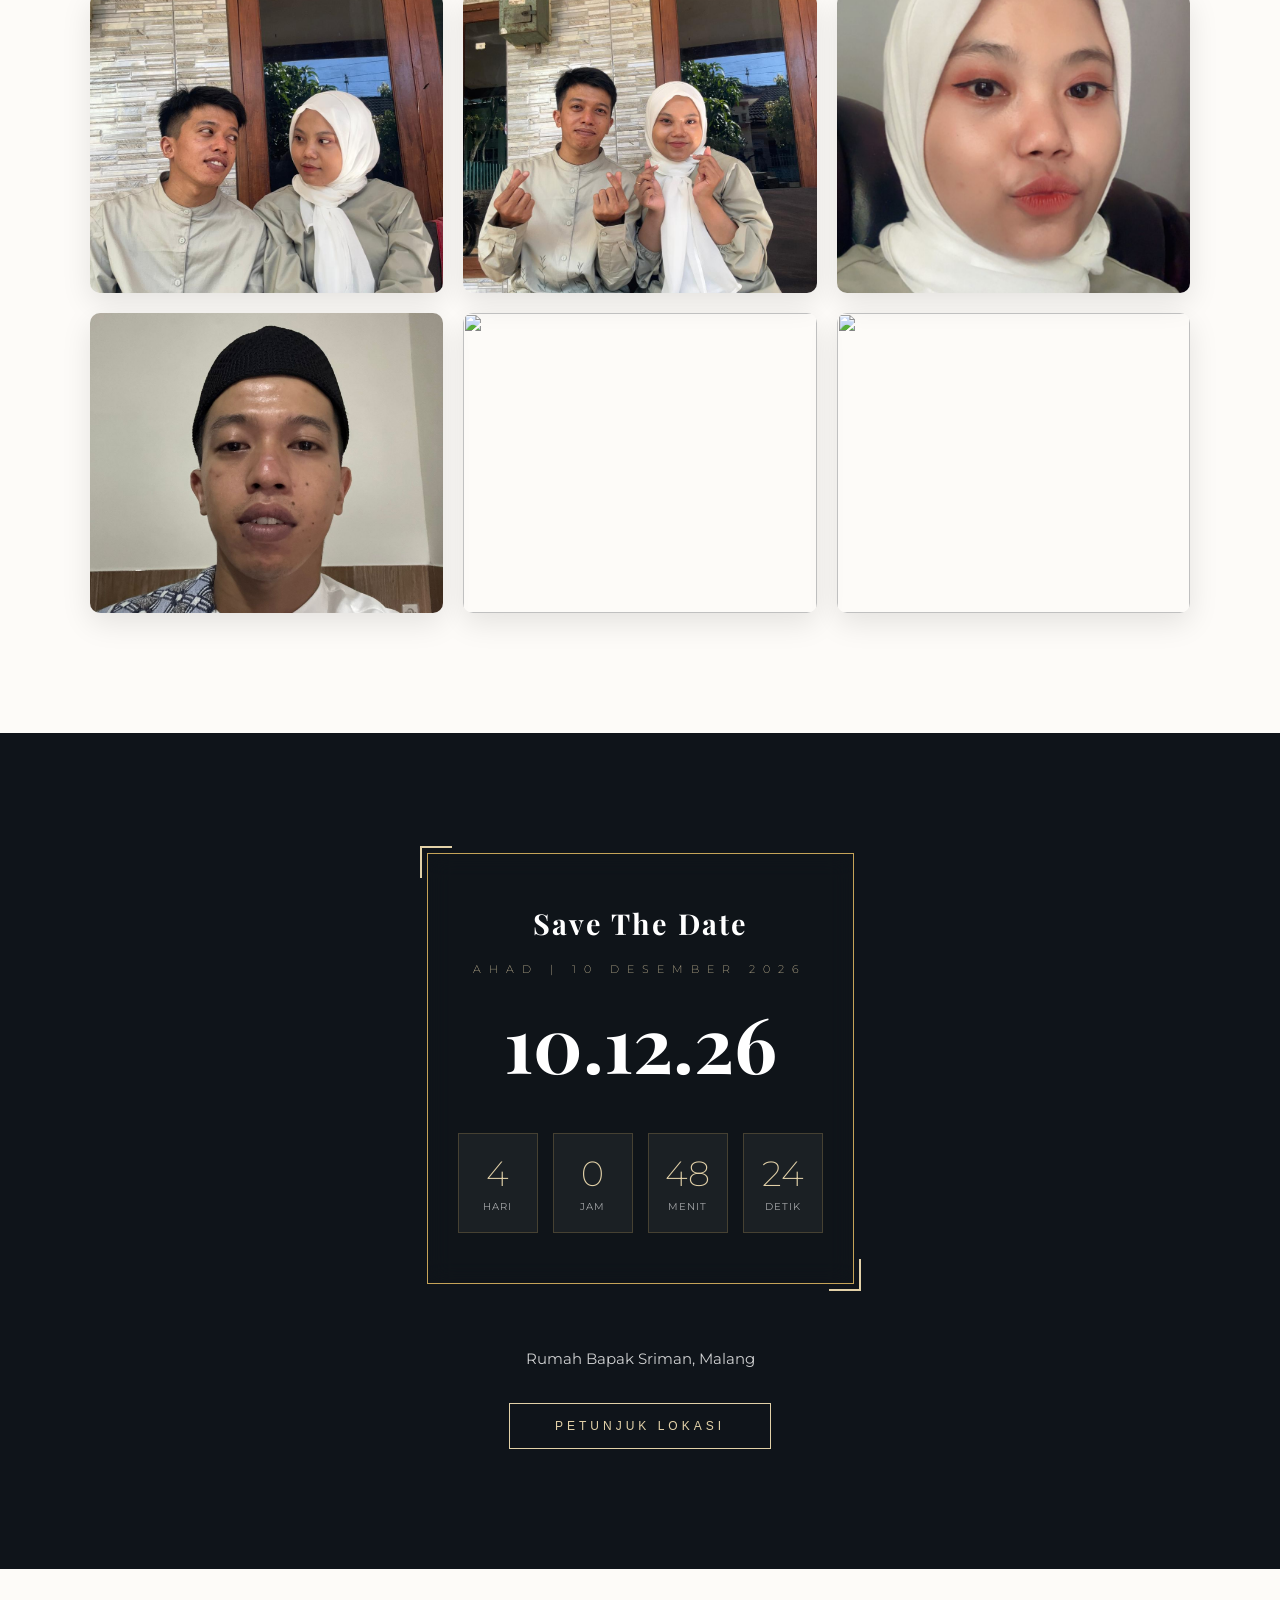
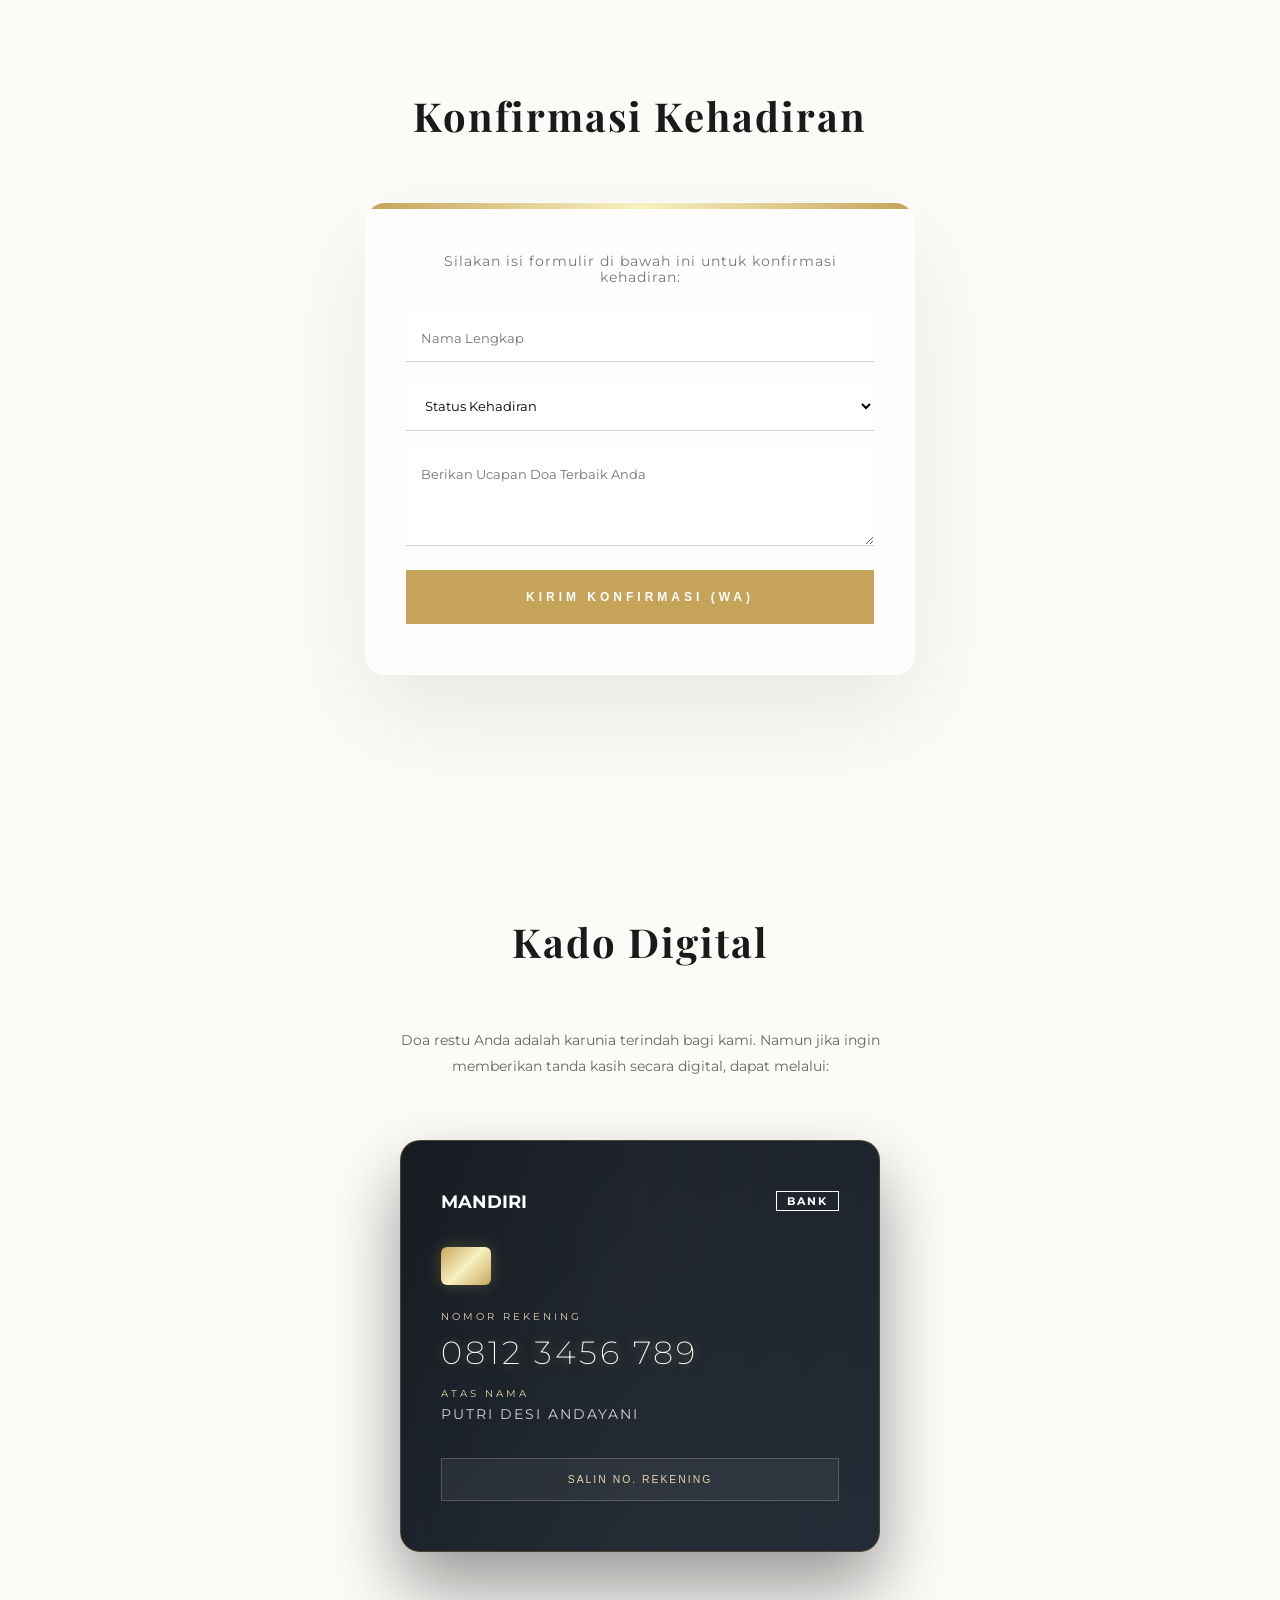
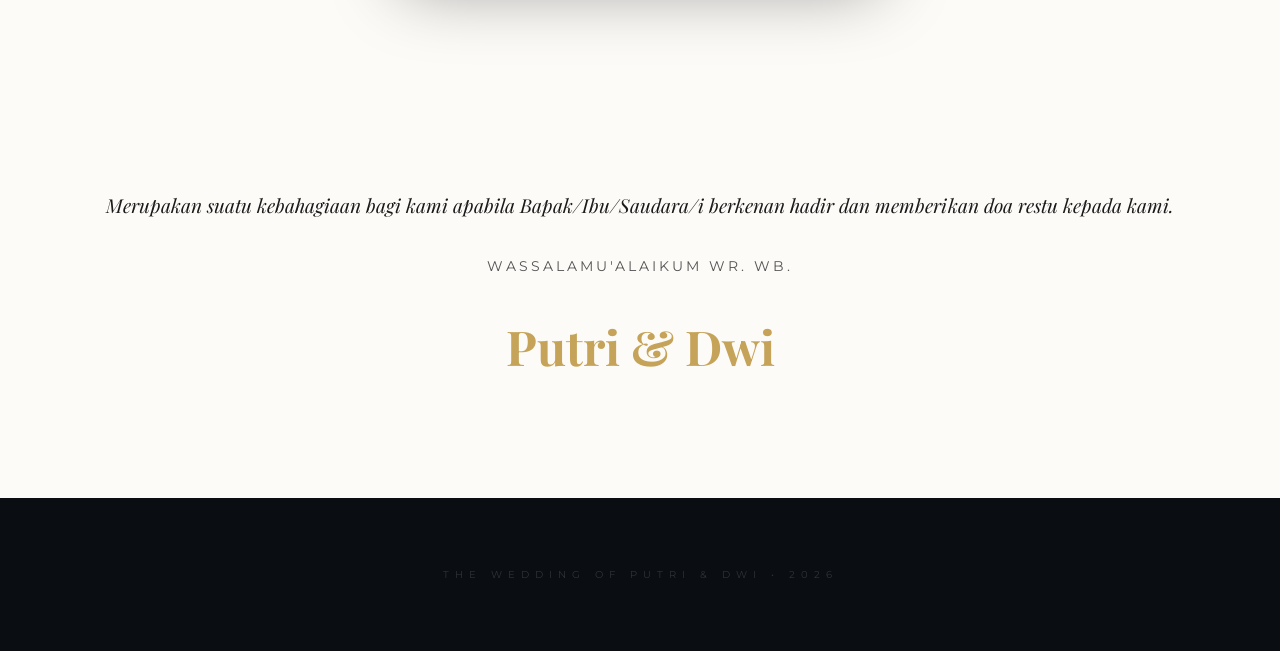
==== commit a5ccdc16: "Update index.html" ====
--- a/index.html
+++ b/index.html
@@ -348,8 +348,8 @@
                 </div>
             </div>
             <div style="margin-top: 65px;">
-                <p style="font-size: 0.95rem; opacity: 0.8; margin-bottom: 35px;">Gedung Pertemuan Serbaguna, Malang</p>
-                <button class="btn-luxe" onclick="window.open('https://goo.gl/maps/LINK_LOKASI')">Petunjuk Lokasi</button>
+                <p style="font-size: 0.95rem; opacity: 0.8; margin-bottom: 35px;">Rumah Bapak Sriman, Malang</p>
+                <button class="btn-luxe" onclick="window.open('https://maps.app.goo.gl/euNdyvNKrW4WPTad7?g_st=iw')">Petunjuk Lokasi</button>
             </div>
         </div>
     </section>
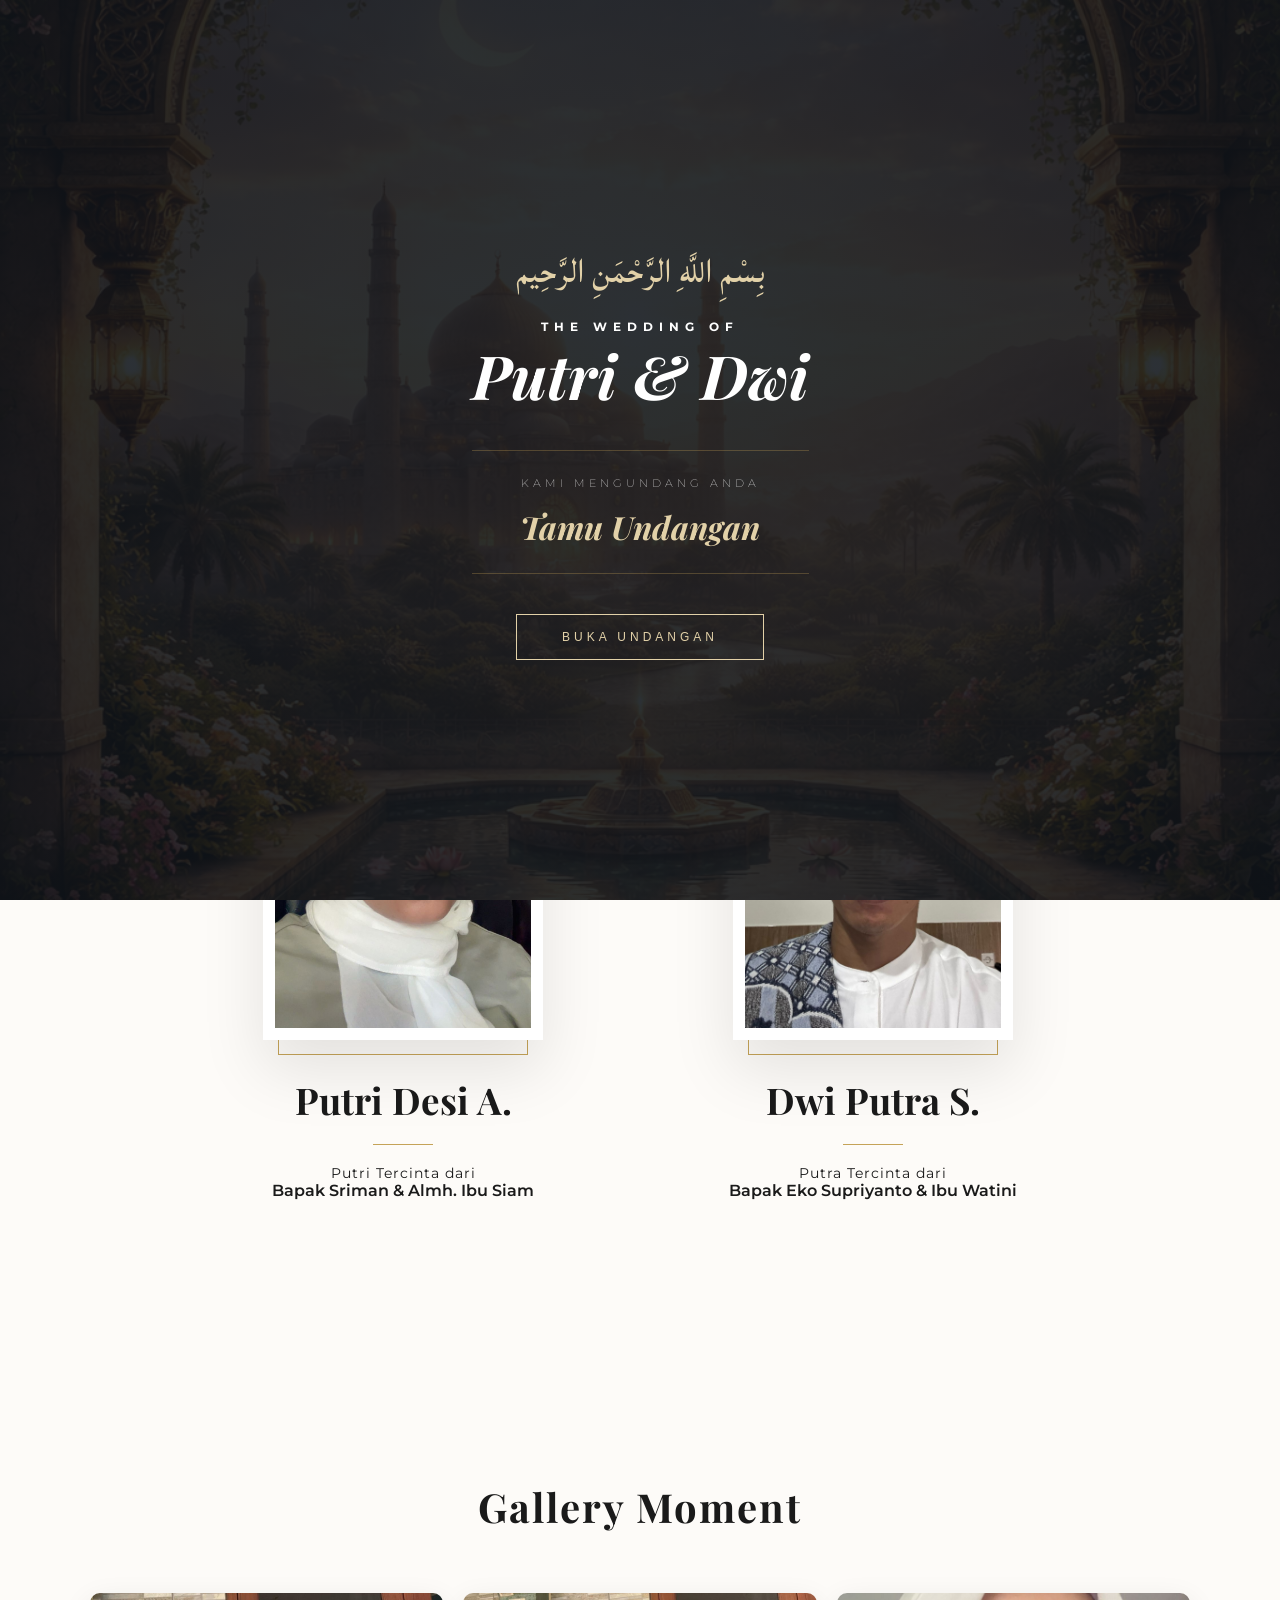
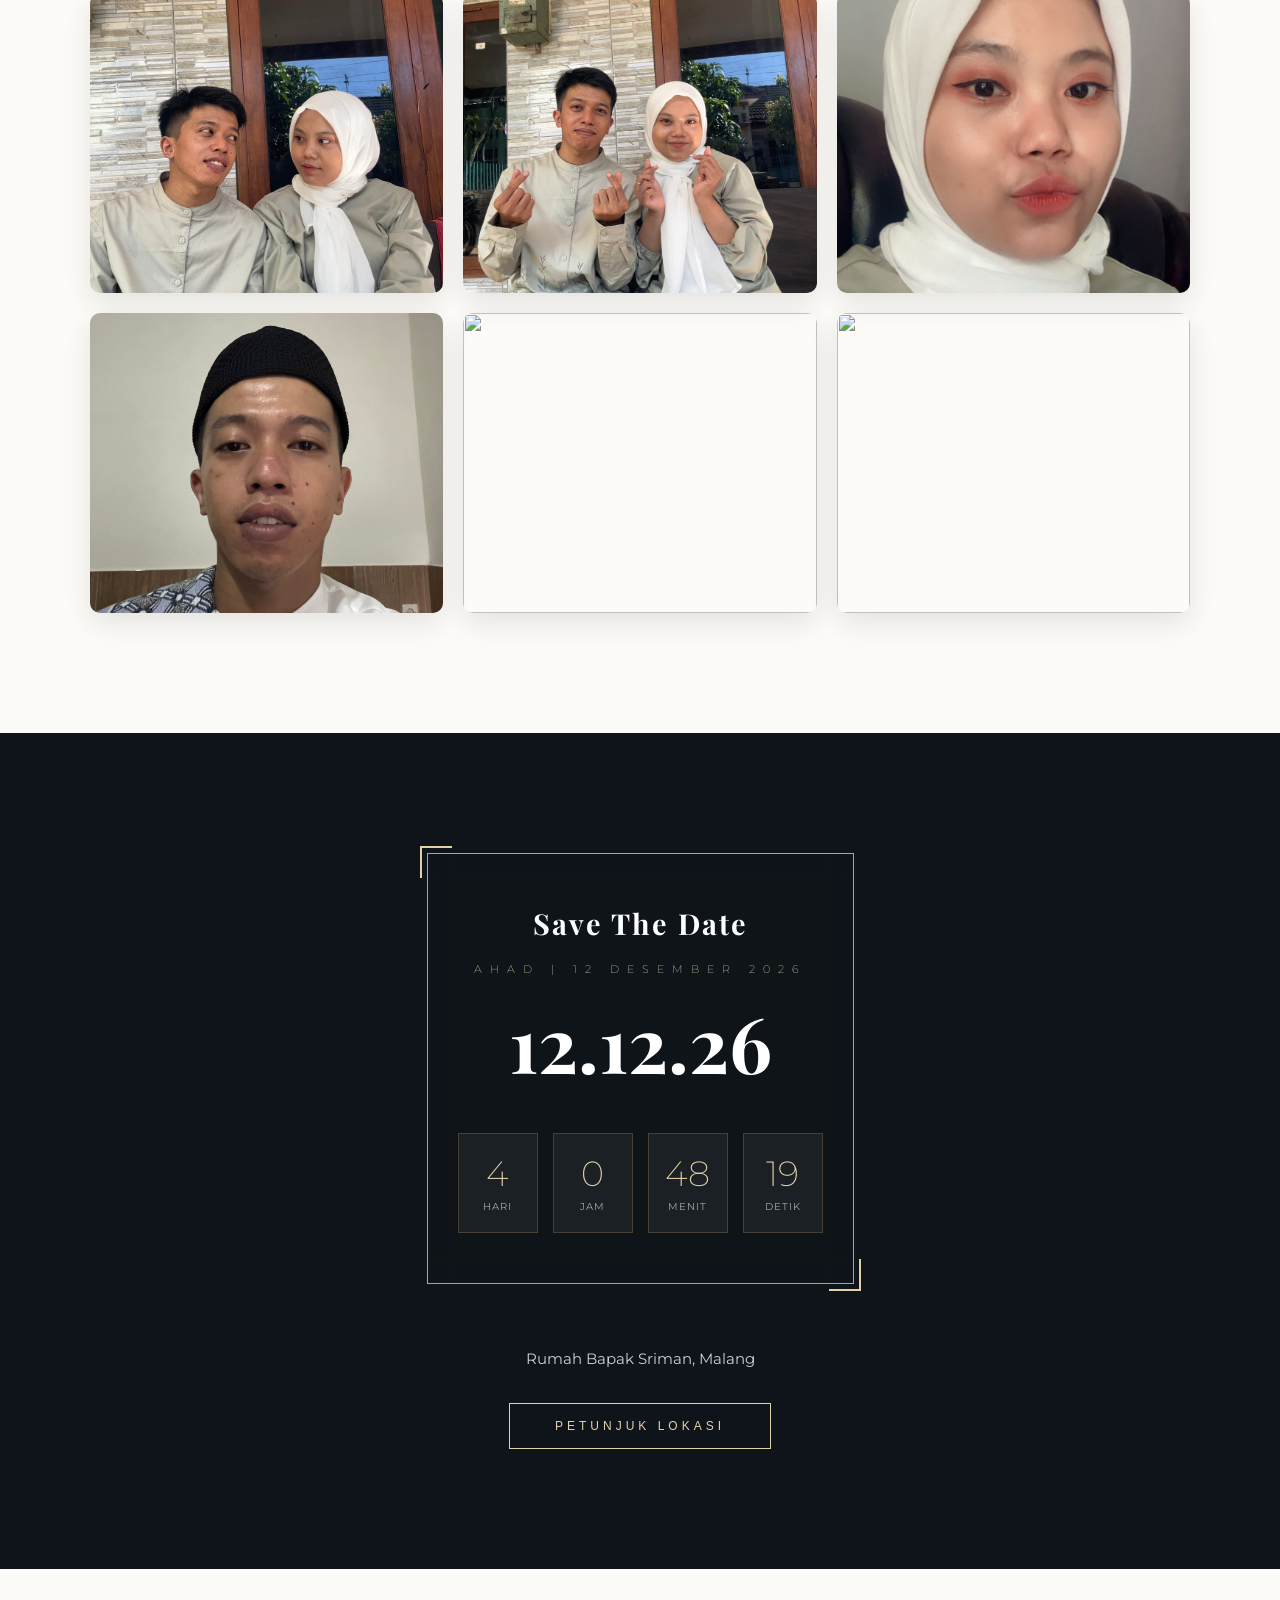
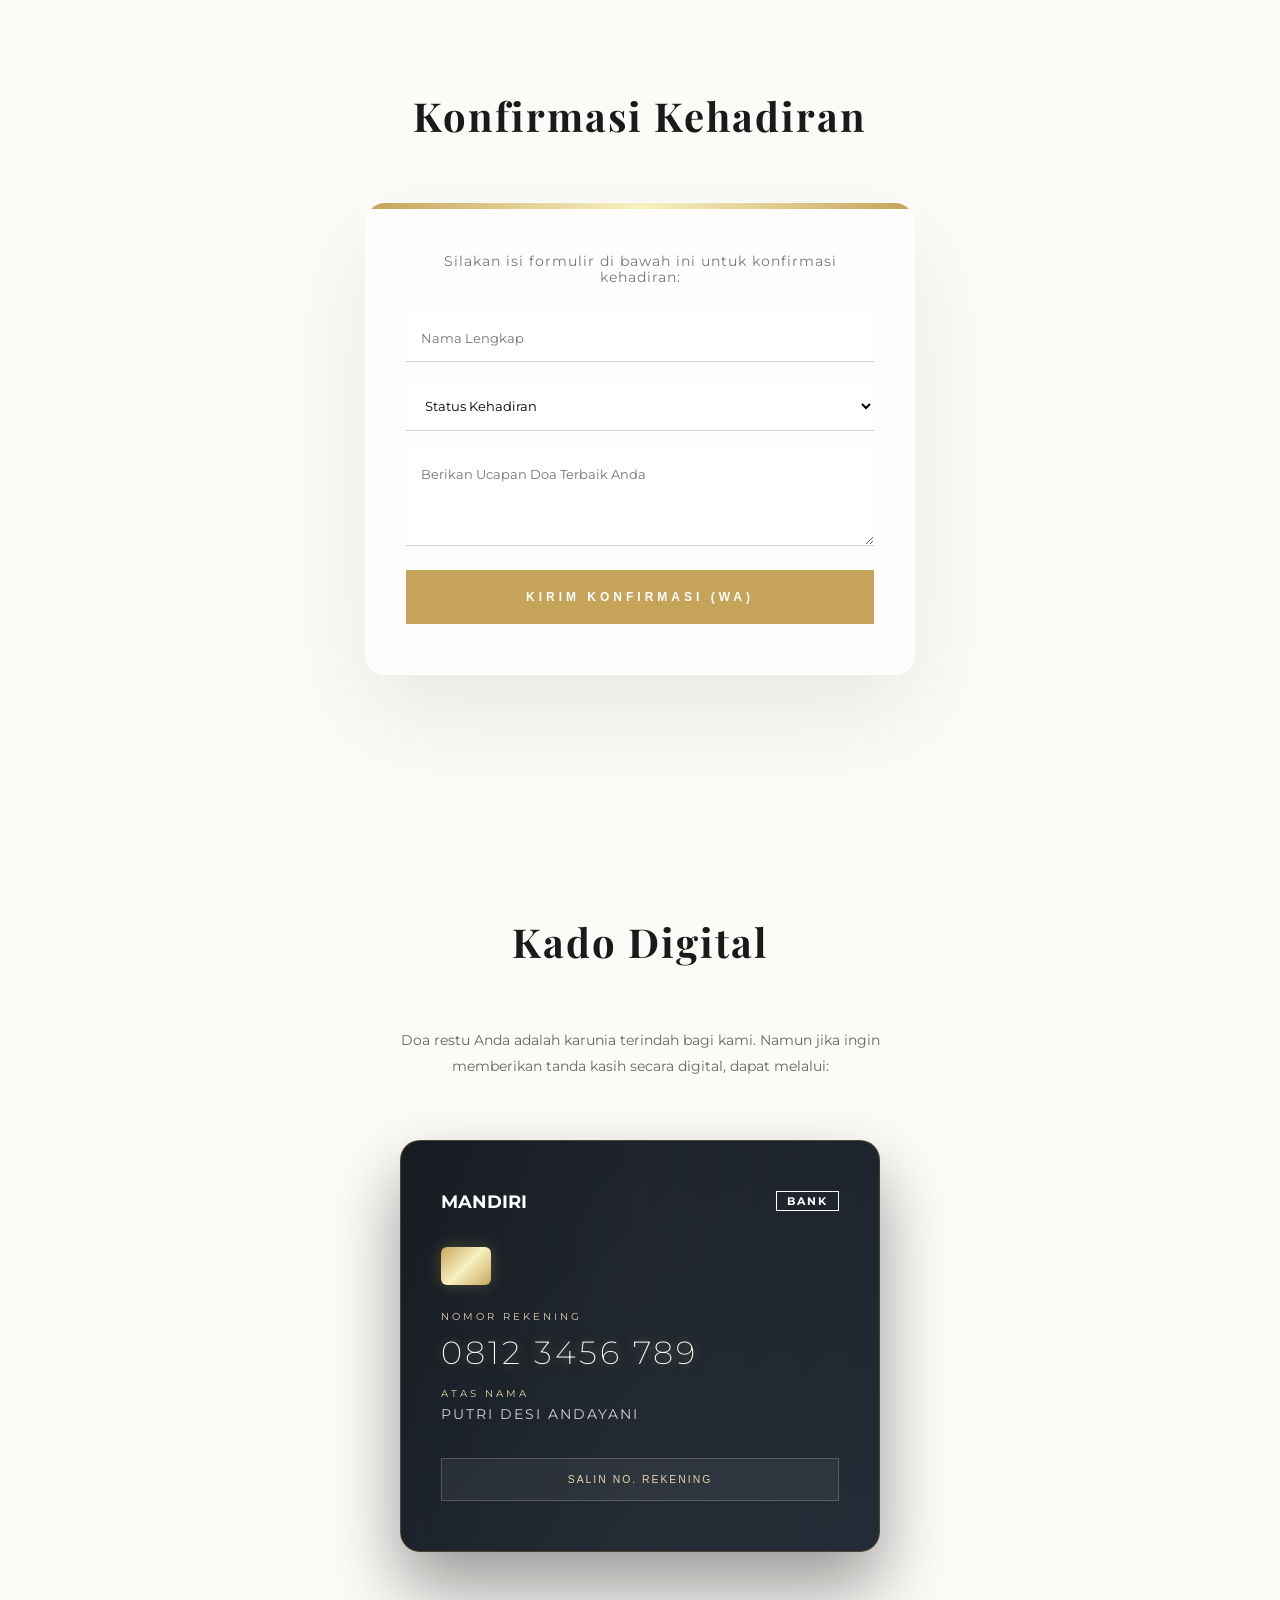
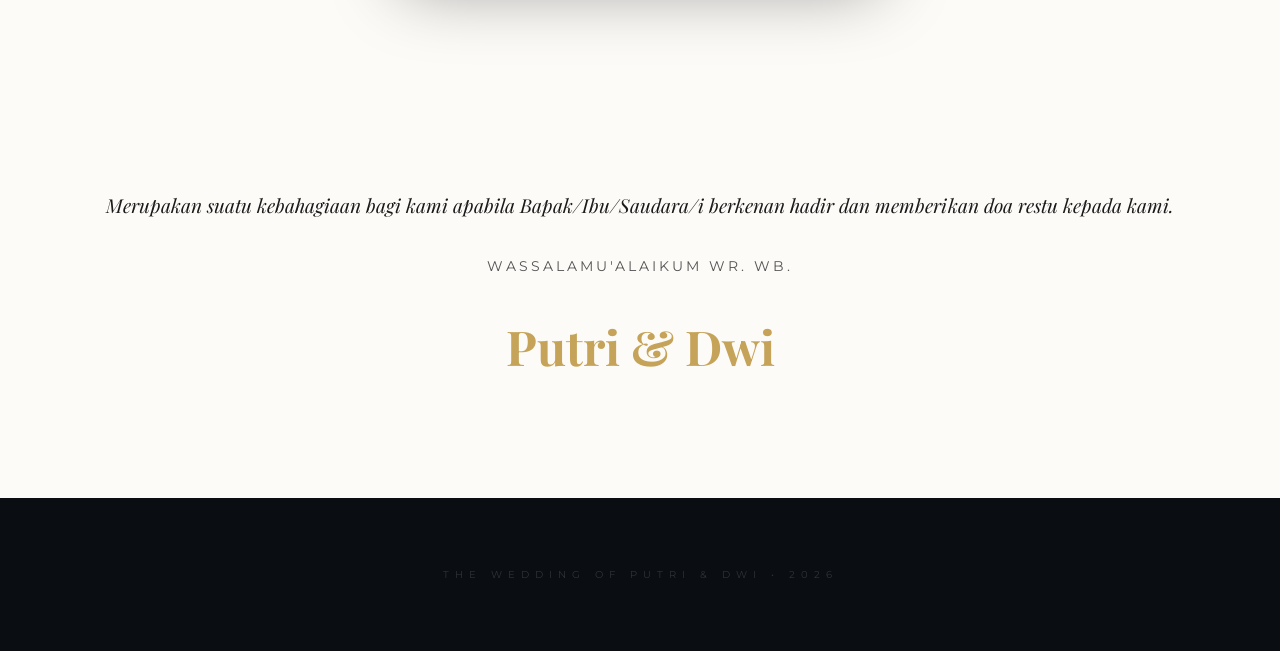
==== commit 519abebb: "Update index.html" ====
--- a/index.html
+++ b/index.html
@@ -338,8 +338,8 @@
         <div data-aos="zoom-in">
             <div class="premium-frame">
                 <h2 class="section-title" style="margin-bottom: 20px; font-size: 1.8rem; color: #fff;">Save The Date</h2>
-                <p style="letter-spacing: 8px; font-weight: 200; font-size: 0.7rem; color: var(--accent-soft);">AHAD | 10 DESEMBER 2026</p>
-                <p style="font-size: 4.8rem; font-family: 'Playfair Display'; color: white; margin: 15px 0; font-weight: 700;">10.12.26</p>
+                <p style="letter-spacing: 8px; font-weight: 200; font-size: 0.7rem; color: var(--accent-soft);">AHAD | 12 DESEMBER 2026</p>
+                <p style="font-size: 4.8rem; font-family: 'Playfair Display'; color: white; margin: 15px 0; font-weight: 700;">12.12.26</p>
                 <div class="countdown-container">
                     <div class="count-item"><span id="days">0</span><small>Hari</small></div>
                     <div class="count-item"><span id="hours">0</span><small>Jam</small></div>
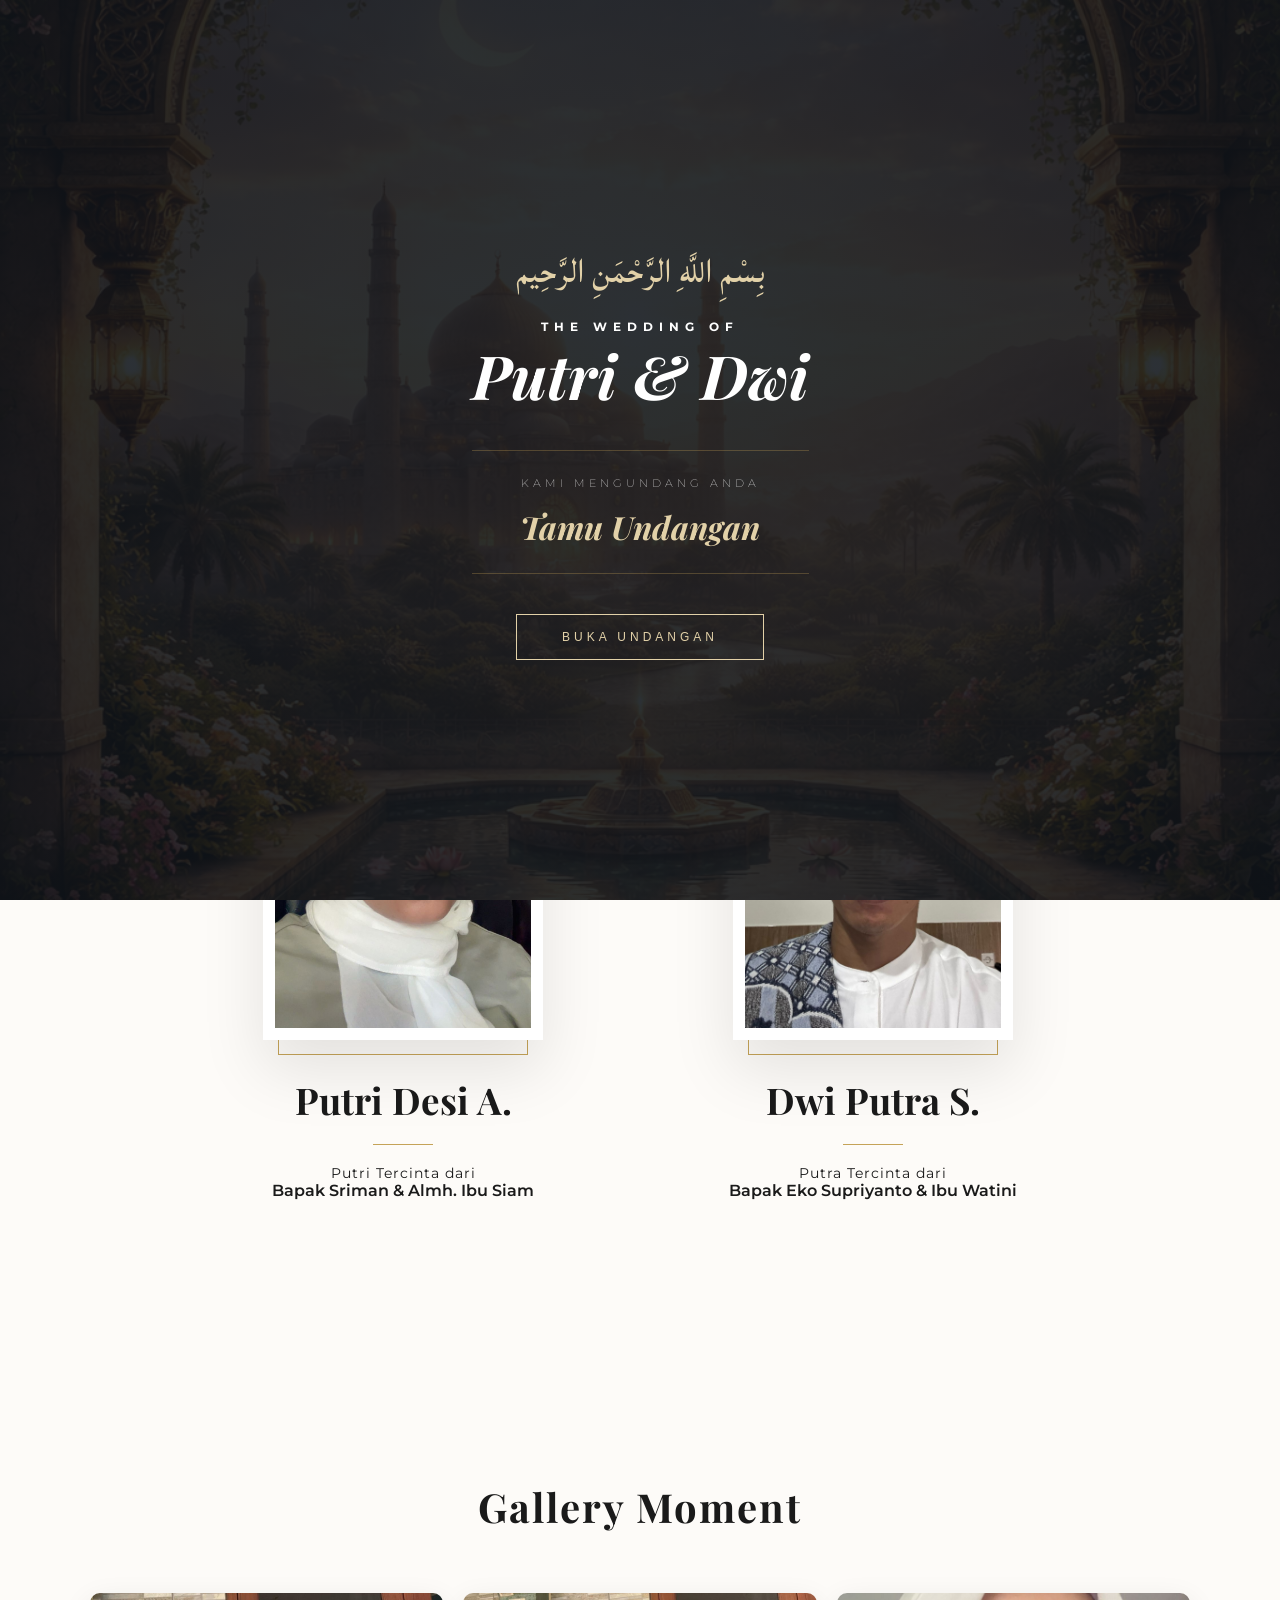
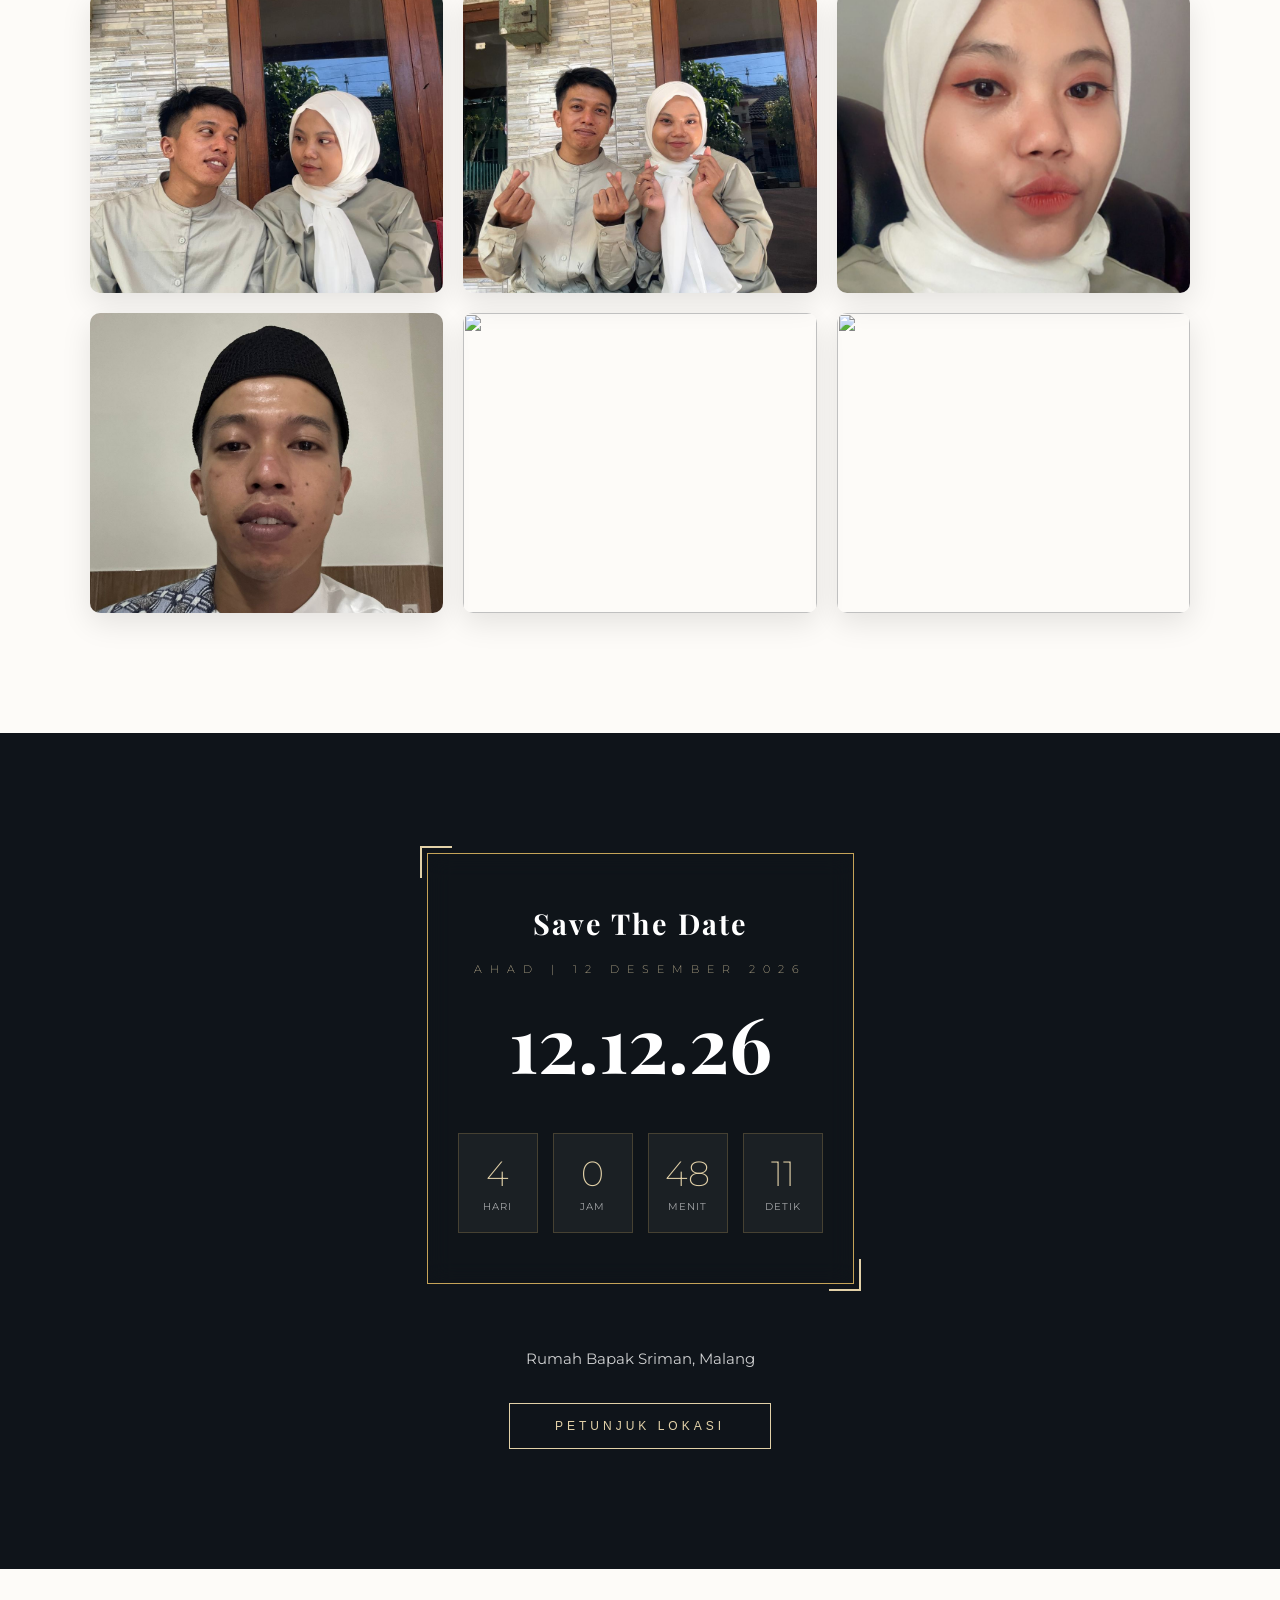
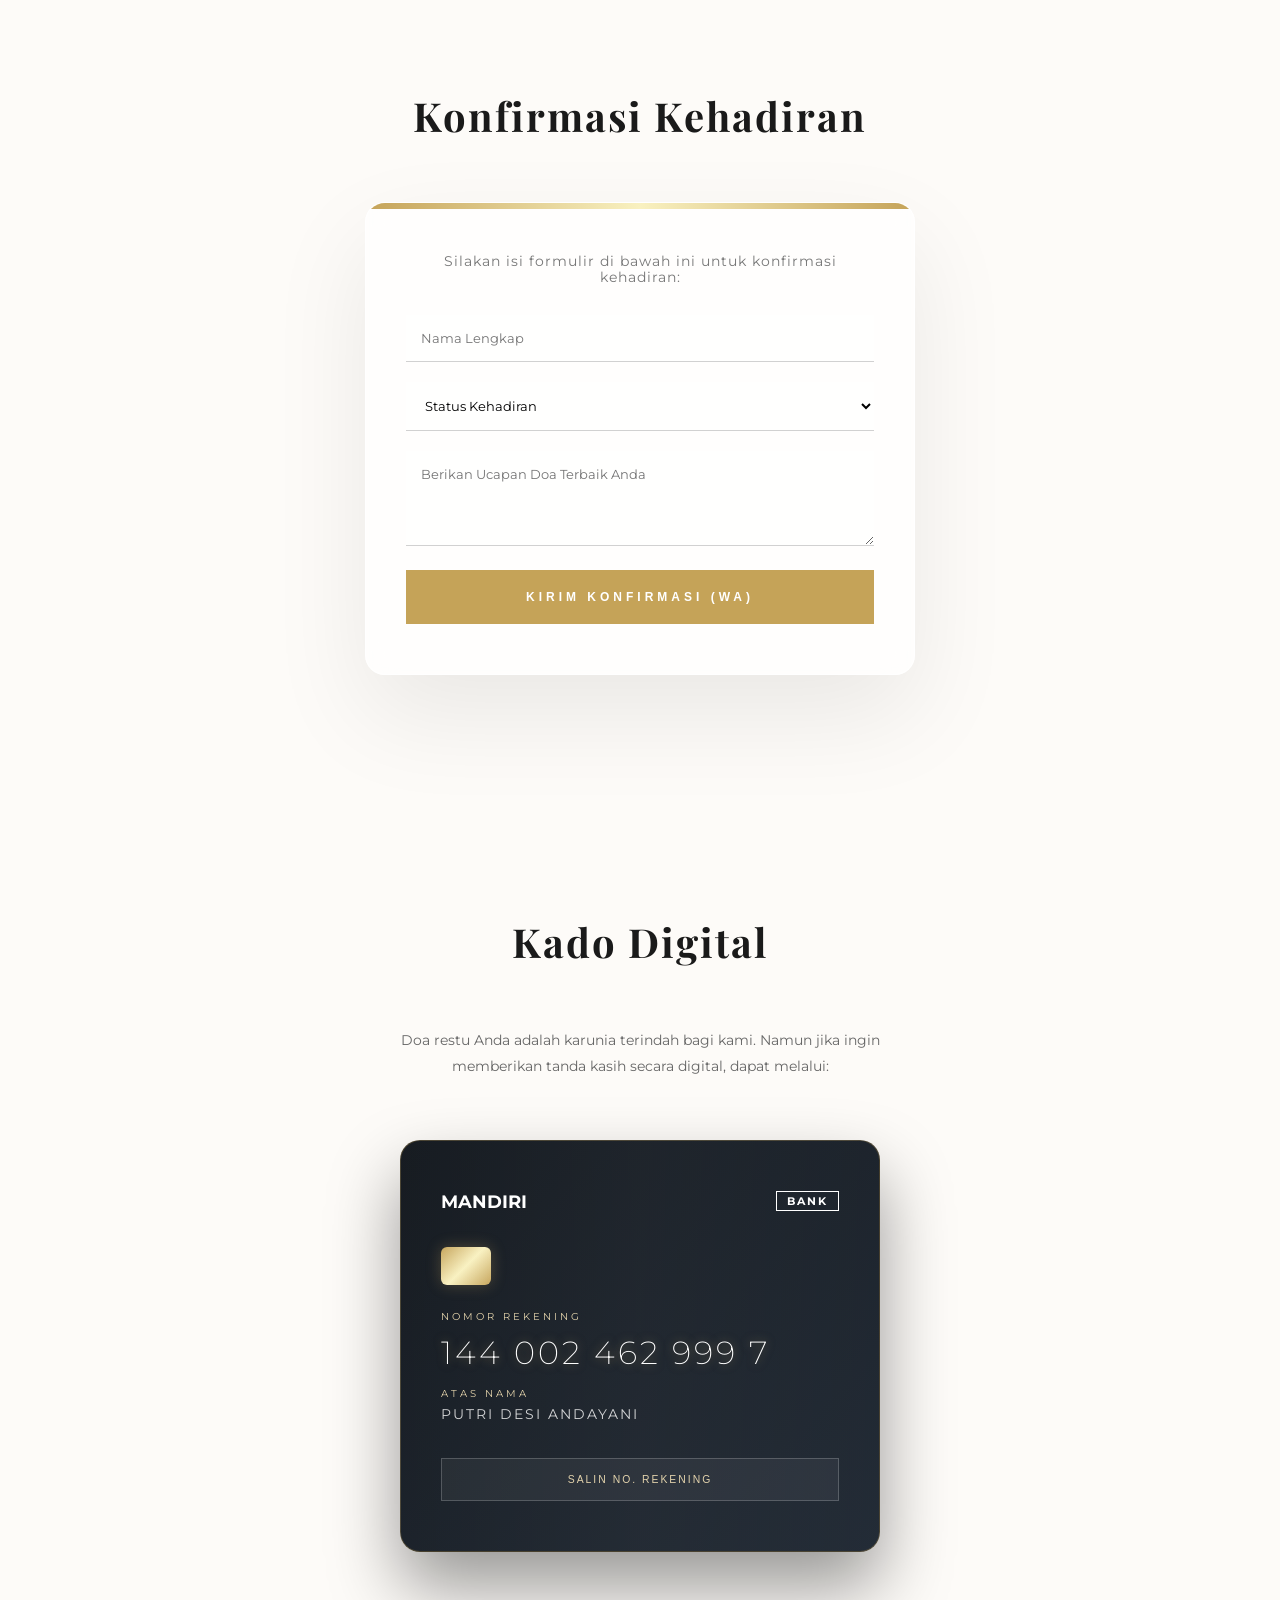
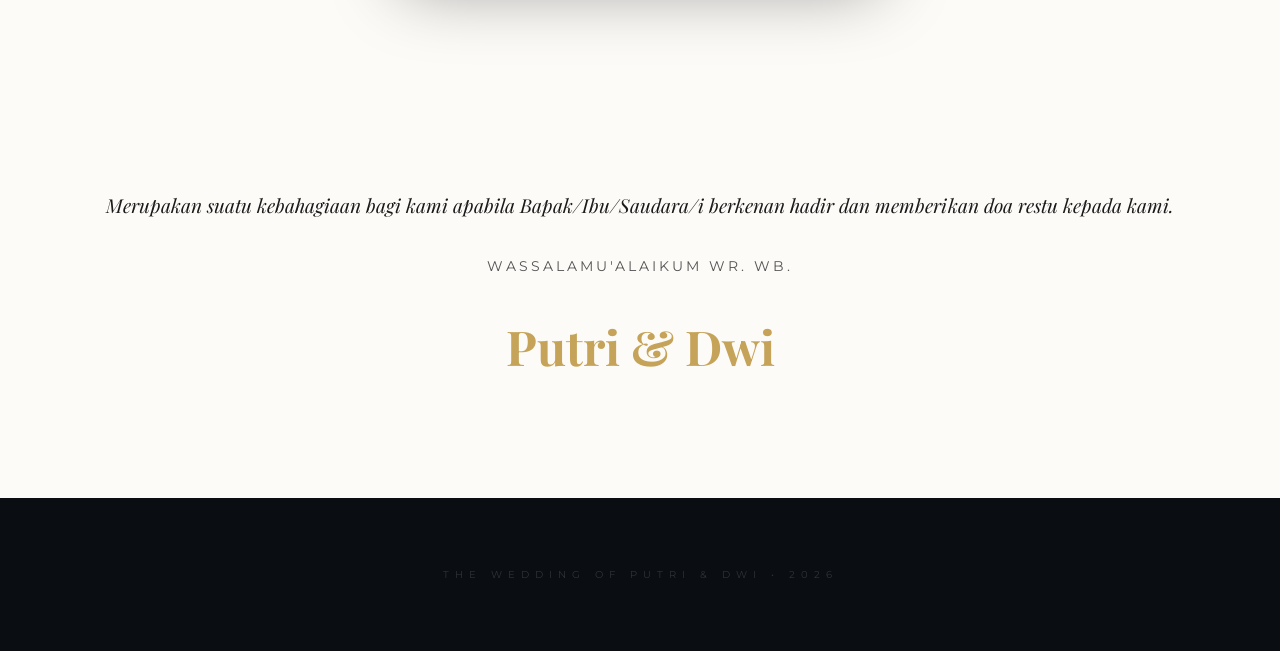
==== commit 976729a7: "Update index.html" ====
--- a/index.html
+++ b/index.html
@@ -387,7 +387,7 @@
                 <div class="chip"></div>
                 
                 <p style="letter-spacing: 3px; font-size: 0.65rem; color: var(--accent-soft); margin-bottom: 10px;">NOMOR REKENING</p>
-                <h3 id="norek" class="card-number">0812 3456 789</h3>
+                <h3 id="norek" class="card-number">144 002 462 999 7</h3>
                 
                 <p style="letter-spacing: 3px; font-size: 0.65rem; color: var(--accent-soft); margin-bottom: 5px;">ATAS NAMA</p>
                 <p class="card-holder">PUTRI DESI ANDAYANI</p>
